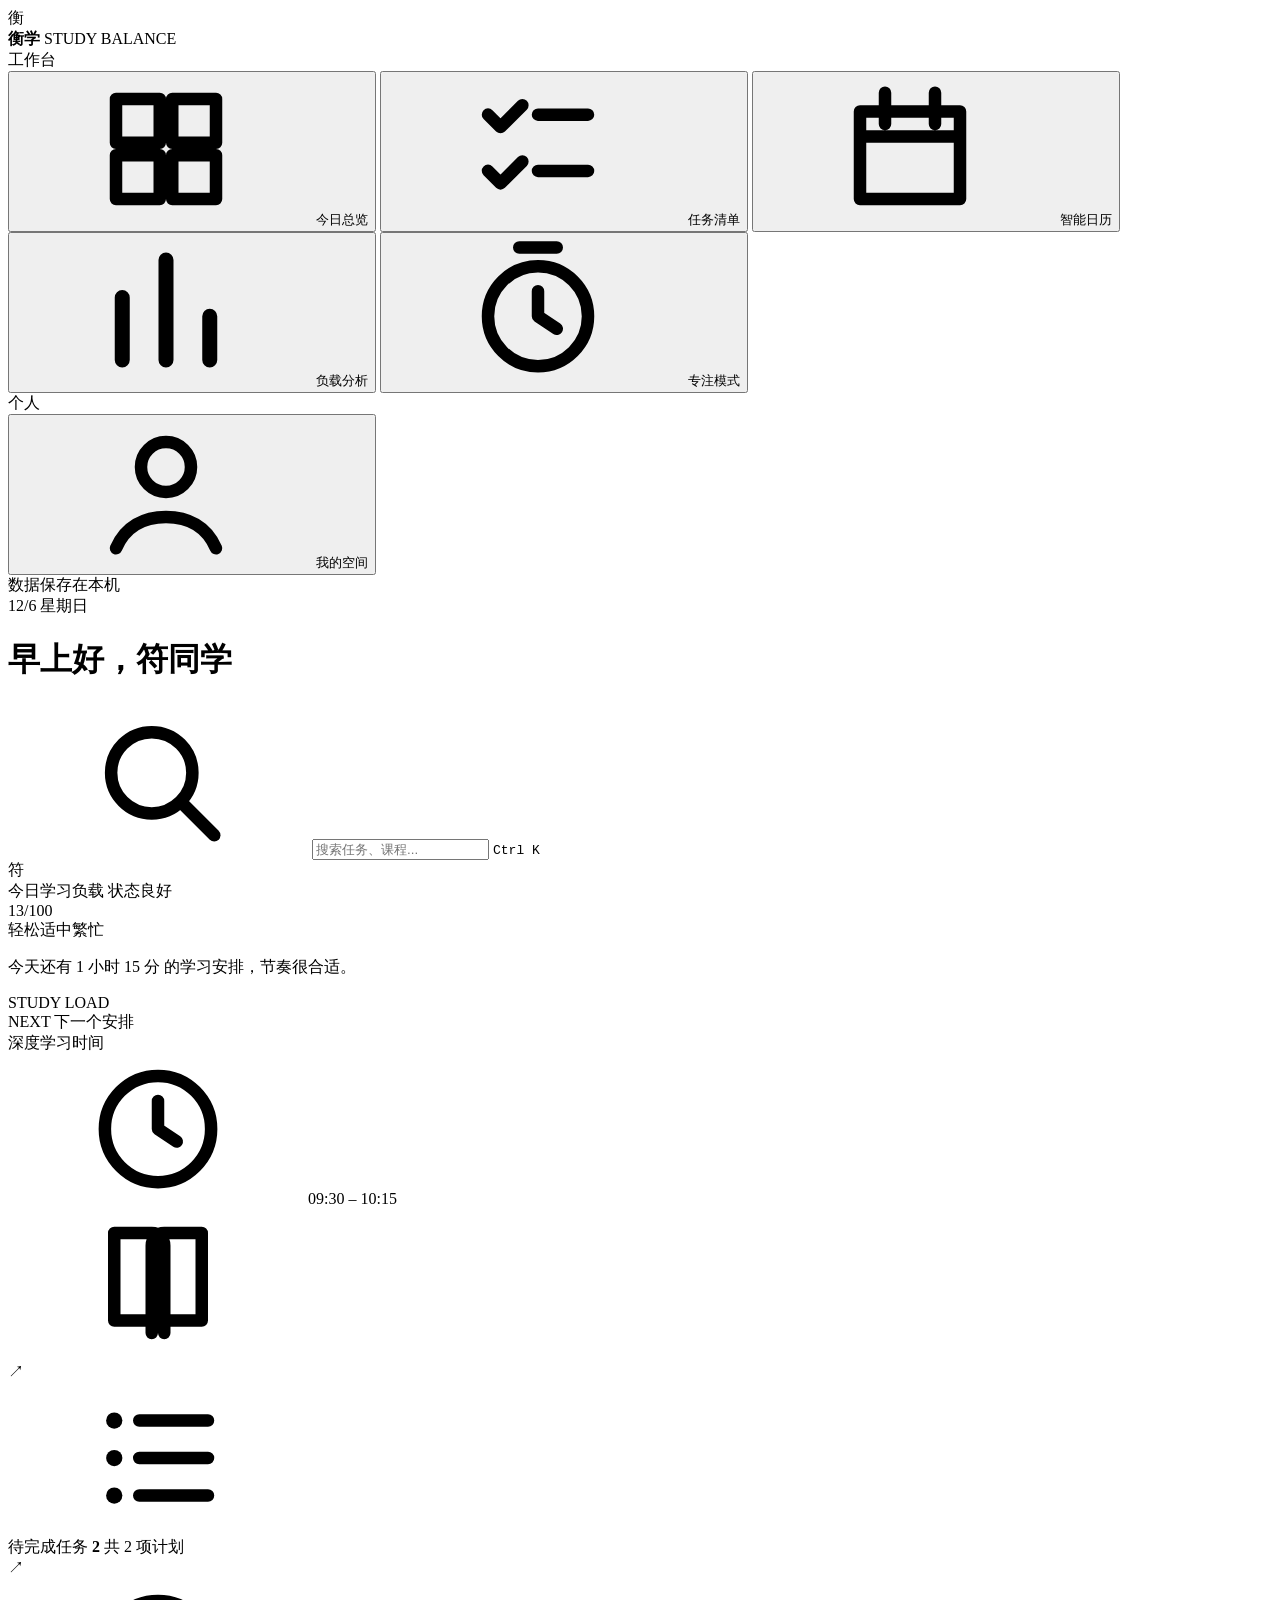
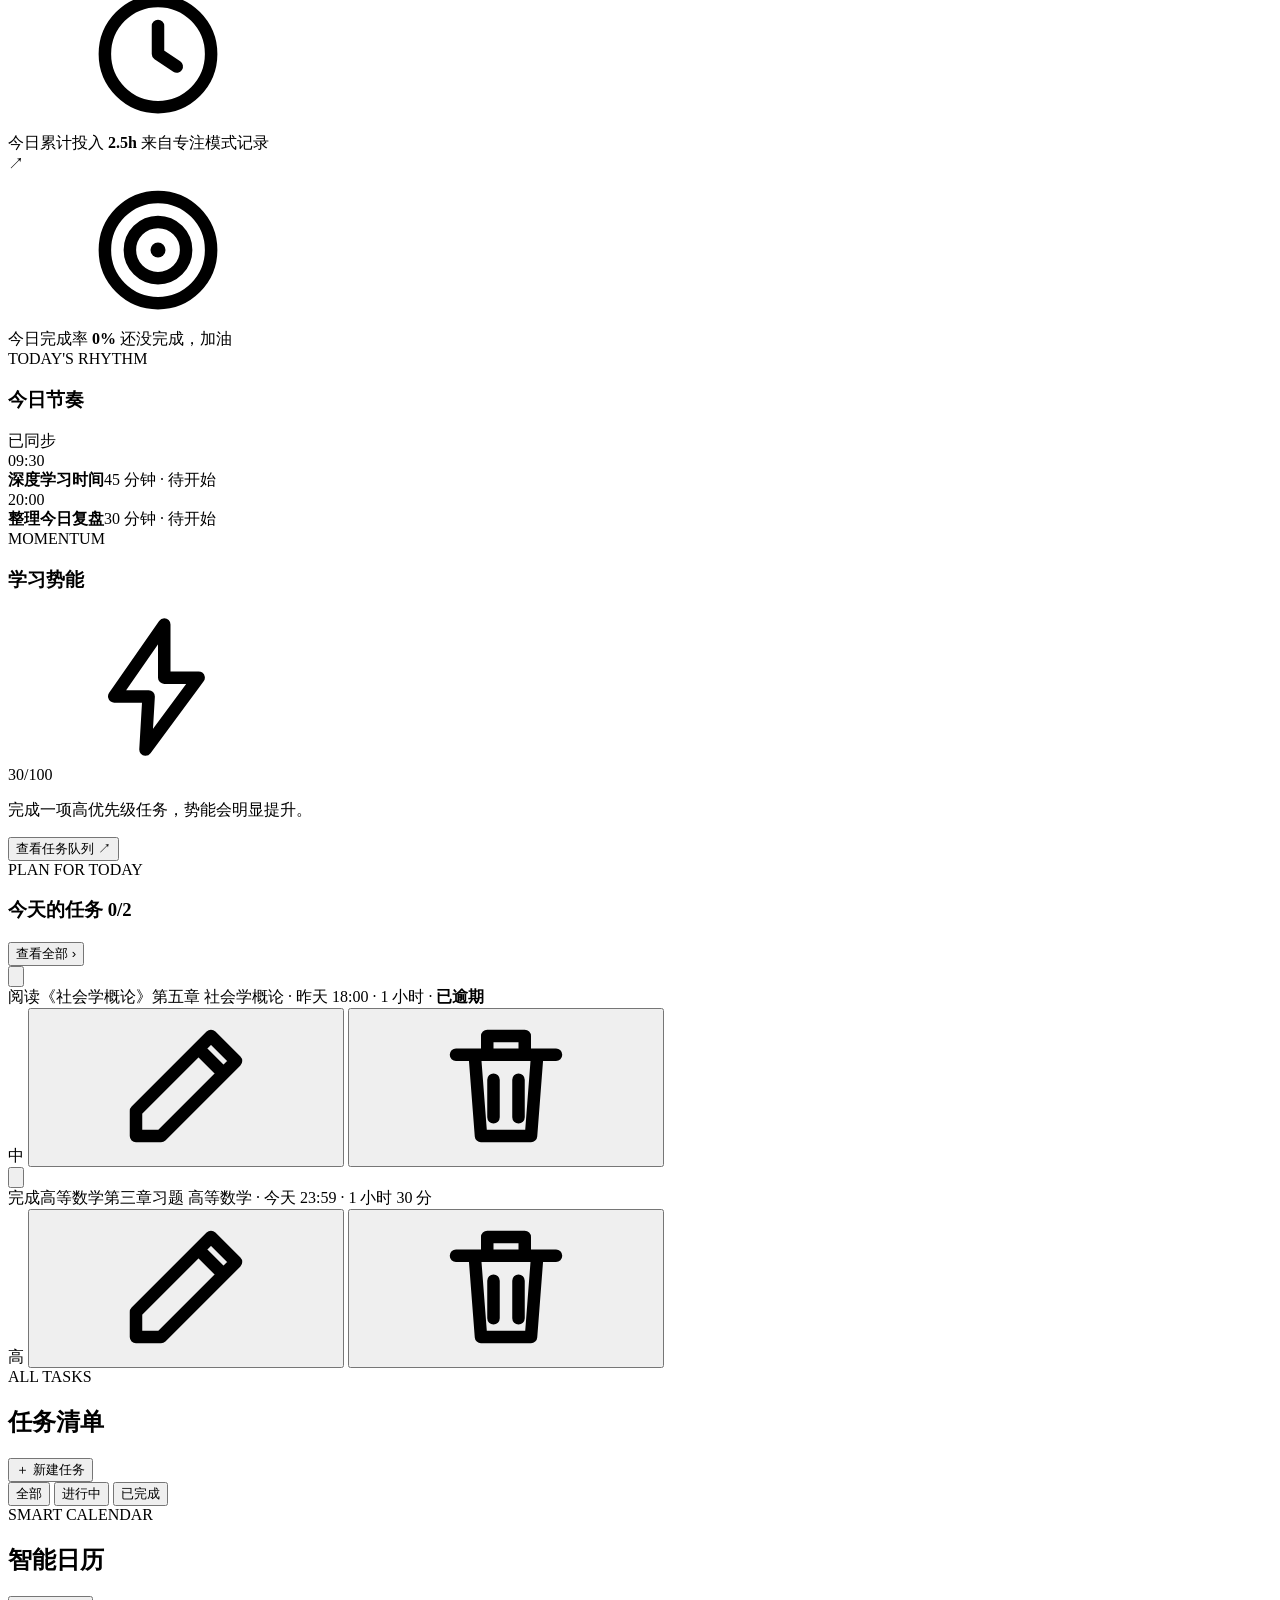
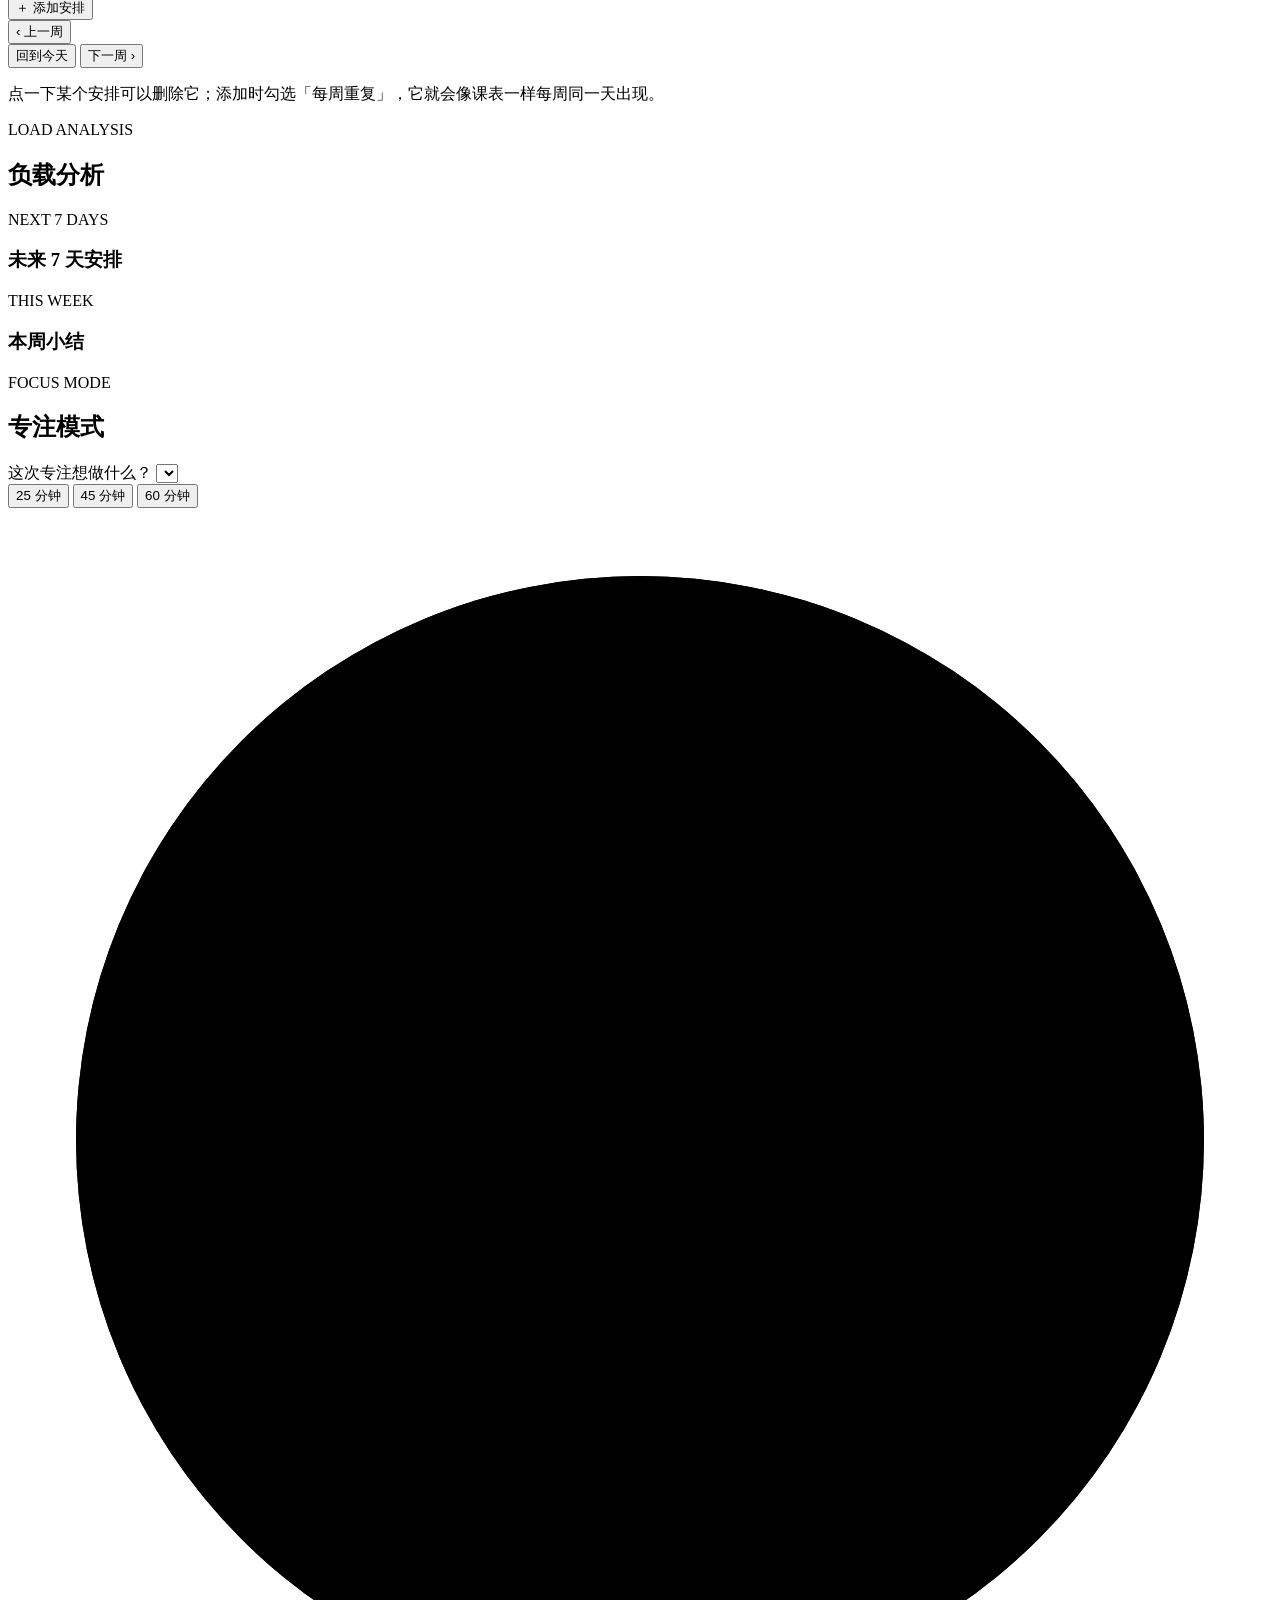
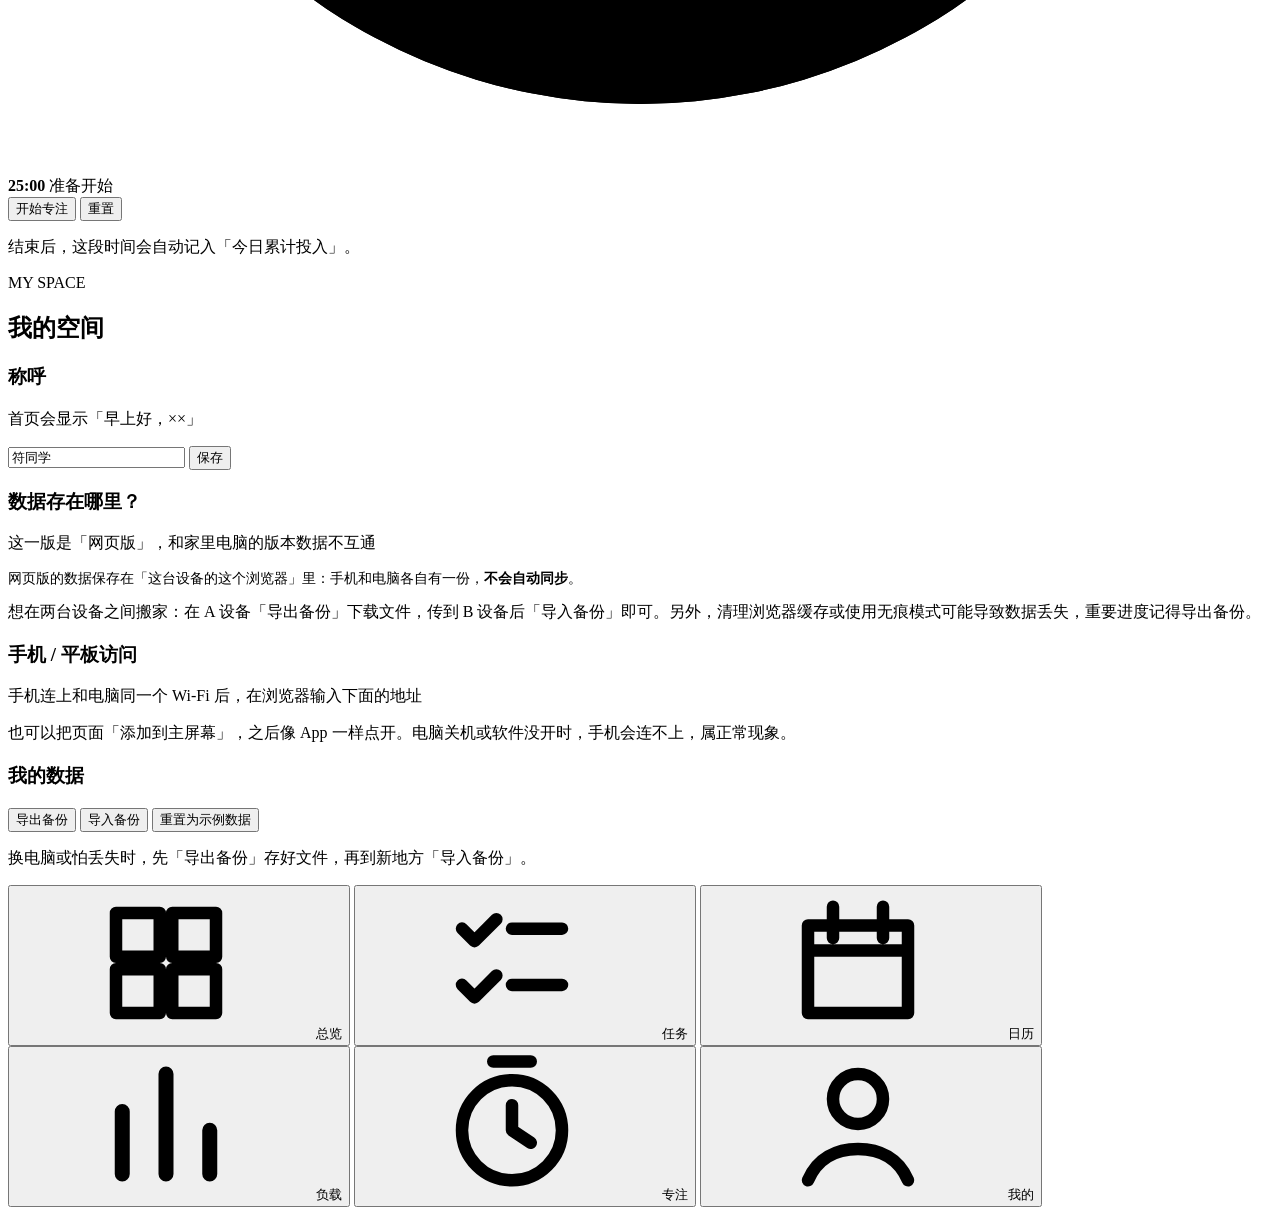
==== index.html @ 3252e7e8 "上传 index.html" ====
<!DOCTYPE html>
<html lang="zh-CN">
<head>
<meta charset="UTF-8">
<meta name="viewport" content="width=device-width, initial-scale=1, viewport-fit=cover">
<title>衡学 · Study Balance</title>
<link rel="manifest" href="manifest.webmanifest">
<link rel="icon" href="icon.svg" type="image/svg+xml">
<link rel="stylesheet" href="styles.css">
</head>
<body>

<svg width="0" height="0" style="position:absolute" aria-hidden="true">
  <defs>
    <symbol id="i-grid" viewBox="0 0 24 24"><path d="M4 4h7v7H4zM13 4h7v7h-7zM4 13h7v7H4zM13 13h7v7h-7z" fill="none" stroke="currentColor" stroke-width="2" stroke-linejoin="round"/></symbol>
    <symbol id="i-tasks" viewBox="0 0 24 24"><path d="M4 6.5l2 2 3.5-3.5M4 15.5l2 2 3.5-3.5M12 6.5h8M12 15.5h8" fill="none" stroke="currentColor" stroke-width="2" stroke-linecap="round" stroke-linejoin="round"/></symbol>
    <symbol id="i-cal" viewBox="0 0 24 24"><path d="M4 6h16v14H4zM4 10h16M8 3v5M16 3v5" fill="none" stroke="currentColor" stroke-width="2" stroke-linecap="round" stroke-linejoin="round"/></symbol>
    <symbol id="i-chart" viewBox="0 0 24 24"><path d="M5 20V10M12 20V4M19 20v-7" fill="none" stroke="currentColor" stroke-width="2.4" stroke-linecap="round"/></symbol>
    <symbol id="i-timer" viewBox="0 0 24 24"><circle cx="12" cy="13" r="8" fill="none" stroke="currentColor" stroke-width="2"/><path d="M12 9v4l3 2M9 2h6" fill="none" stroke="currentColor" stroke-width="2" stroke-linecap="round" stroke-linejoin="round"/></symbol>
    <symbol id="i-user" viewBox="0 0 24 24"><circle cx="12" cy="8" r="4" fill="none" stroke="currentColor" stroke-width="2"/><path d="M4 21c1.5-3.5 4.5-5 8-5s6.5 1.5 8 5" fill="none" stroke="currentColor" stroke-width="2" stroke-linecap="round"/></symbol>
    <symbol id="i-search" viewBox="0 0 24 24"><circle cx="11" cy="11" r="6.5" fill="none" stroke="currentColor" stroke-width="2"/><path d="M16 16l5 5" stroke="currentColor" stroke-width="2" stroke-linecap="round"/></symbol>
    <symbol id="i-trash" viewBox="0 0 24 24"><path d="M4 7h16M9 7V4h6v3M7 7l1 13h8l1-13M10 11v6M14 11v6" fill="none" stroke="currentColor" stroke-width="2" stroke-linecap="round" stroke-linejoin="round"/></symbol>
    <symbol id="i-edit" viewBox="0 0 24 24"><path d="M4 20h4L20 8l-4-4L4 16v4zM14 6l4 4" fill="none" stroke="currentColor" stroke-width="2" stroke-linecap="round" stroke-linejoin="round"/></symbol>
    <symbol id="i-clock" viewBox="0 0 24 24"><circle cx="12" cy="12" r="8.5" fill="none" stroke="currentColor" stroke-width="2"/><path d="M12 7.5V12l3 2" fill="none" stroke="currentColor" stroke-width="2" stroke-linecap="round" stroke-linejoin="round"/></symbol>
    <symbol id="i-zap" viewBox="0 0 24 24"><path d="M13 2L5 13.5h5.5L10 22l8.5-11.5H13L13 2z" fill="none" stroke="currentColor" stroke-width="2" stroke-linejoin="round"/></symbol>
    <symbol id="i-book" viewBox="0 0 24 24"><path d="M5 4h6a2 2 0 012 2v14a2 2 0 00-2-2H5V4zM19 4h-6a2 2 0 00-2 2v14a2 2 0 012-2h6V4z" fill="none" stroke="currentColor" stroke-width="2" stroke-linejoin="round"/></symbol>
    <symbol id="i-target" viewBox="0 0 24 24"><circle cx="12" cy="12" r="8.5" fill="none" stroke="currentColor" stroke-width="2"/><circle cx="12" cy="12" r="4.5" fill="none" stroke="currentColor" stroke-width="2"/><circle cx="12" cy="12" r="1.2" fill="currentColor"/></symbol>
    <symbol id="i-list" viewBox="0 0 24 24"><path d="M9 6h11M9 12h11M9 18h11" stroke="currentColor" stroke-width="2" stroke-linecap="round"/><circle cx="5" cy="6" r="1.3" fill="currentColor"/><circle cx="5" cy="12" r="1.3" fill="currentColor"/><circle cx="5" cy="18" r="1.3" fill="currentColor"/></symbol>
    <symbol id="i-share" viewBox="0 0 24 24"><circle cx="6" cy="12" r="2.5" fill="none" stroke="currentColor" stroke-width="2"/><circle cx="17" cy="5.5" r="2.5" fill="none" stroke="currentColor" stroke-width="2"/><circle cx="17" cy="18.5" r="2.5" fill="none" stroke="currentColor" stroke-width="2"/><path d="M8.3 10.8l6.4-4M8.3 13.2l6.4 4" stroke="currentColor" stroke-width="2"/></symbol>
    <symbol id="i-bell" viewBox="0 0 24 24"><path d="M6 16v-5a6 6 0 0112 0v5l1.5 2.5h-15L6 16zM10 21a2 2 0 004 0" fill="none" stroke="currentColor" stroke-width="2" stroke-linejoin="round"/></symbol>
  </defs>
</svg>

<div class="app">

  <!-- 左侧边栏（电脑端） -->
  <aside class="sidebar">
    <div class="brand">
      <span class="logo">衡</span>
      <div class="brand-text">
        <b>衡学</b>
        <span>STUDY BALANCE</span>
      </div>
    </div>

    <div class="nav-label">工作台</div>
    <nav class="nav">
      <button class="nav-btn" data-view="overview"><svg><use href="#i-grid"/></svg>今日总览</button>
      <button class="nav-btn" data-view="tasks"><svg><use href="#i-tasks"/></svg>任务清单</button>
      <button class="nav-btn" data-view="calendar"><svg><use href="#i-cal"/></svg>智能日历</button>
      <button class="nav-btn" data-view="load"><svg><use href="#i-chart"/></svg>负载分析</button>
      <button class="nav-btn" data-view="focus"><svg><use href="#i-timer"/></svg>专注模式</button>
    </nav>

    <div class="nav-label">个人</div>
    <nav class="nav">
      <button class="nav-btn" data-view="me"><svg><use href="#i-user"/></svg>我的空间</button>
    </nav>

    <div class="sidebar-foot">
      <span class="dot-ok"></span><span>数据保存在本机</span>
    </div>
  </aside>

  <!-- 主内容区 -->
  <main class="main">

    <header class="topbar">
      <div class="topbar-left">
        <span class="topbar-date" id="topbarDate"></span>
        <h1 id="greeting">你好</h1>
      </div>
      <div class="topbar-right">
        <div class="searchbox">
          <svg class="ic"><use href="#i-search"/></svg>
          <input id="searchInput" type="text" placeholder="搜索任务、课程..." autocomplete="off">
          <kbd>Ctrl K</kbd>
          <div class="search-drop" id="searchDrop"></div>
        </div>
        <div class="avatar" id="avatar">符</div>
      </div>
    </header>

    <!-- ═══ 今日总览 ═══ -->
    <section id="view-overview" class="view">
      <div class="grid-overview">

        <article class="card load-card">
          <div class="load-strip"><i id="loadStrip"></i></div>
          <div class="load-head">
            <span class="label-light">今日学习负载</span>
            <span class="pill pill-yellow" id="loadBadge">状态良好</span>
          </div>
          <div class="load-num"><span id="loadScore">0</span><span class="load-den">/100</span></div>
          <div class="load-bar"><i id="loadFill"></i></div>
          <div class="load-scale"><span>轻松</span><span>适中</span><span>繁忙</span></div>
          <p class="load-summary" id="loadSummary"></p>
          <span class="corner-mono light">STUDY LOAD</span>
        </article>

        <article class="card next-card">
          <span class="corner-mono dark next-flag">NEXT</span>
          <span class="label-sub" id="nextWhen">下一节课</span>
          <div class="next-name" id="nextName">—</div>
          <div class="next-meta" id="nextMeta"></div>
          <svg class="next-deco"><use href="#i-book"/></svg>
        </article>

        <article class="card stat-card stat-red">
          <span class="stat-arrow">↗</span>
          <div class="stat-ic ic-red"><svg><use href="#i-list"/></svg></div>
          <span class="stat-label">待完成任务</span>
          <b class="stat-num" id="statTasks">0</b>
          <span class="stat-sub" id="statTasksSub"></span>
        </article>

        <article class="card stat-card stat-blue">
          <span class="stat-arrow">↗</span>
          <div class="stat-ic ic-blue"><svg><use href="#i-clock"/></svg></div>
          <span class="stat-label">今日累计投入</span>
          <b class="stat-num" id="statFocus">0h</b>
          <span class="stat-sub" id="statFocusSub"></span>
        </article>

        <article class="card stat-card stat-green">
          <span class="stat-arrow">↗</span>
          <div class="stat-ic ic-green"><svg><use href="#i-target"/></svg></div>
          <span class="stat-label">今日完成率</span>
          <b class="stat-num" id="statRate">0%</b>
          <span class="stat-sub" id="statRateSub"></span>
        </article>

        <article class="card rhythm-card">
          <div class="card-head">
            <div>
              <span class="mono-label">TODAY'S RHYTHM</span>
              <h3>今日节奏</h3>
            </div>
            <span class="pill pill-sync"><i class="dot-ok"></i>已同步</span>
          </div>
          <div id="rhythmList"></div>
        </article>

        <article class="card momentum-card">
          <div class="card-head">
            <div>
              <span class="mono-label">MOMENTUM</span>
              <h3>学习势能</h3>
            </div>
            <svg class="zap"><use href="#i-zap"/></svg>
          </div>
          <div class="mom-num"><span id="momScore">0</span><span class="mom-den">/100</span></div>
          <div class="mom-bar"><i id="momFill"></i></div>
          <p class="mom-hint" id="momHint"></p>
          <button class="linklike" data-goto="tasks">查看任务队列 <span>↗</span></button>
        </article>

        <article class="card today-tasks">
          <div class="card-head">
            <div>
              <span class="mono-label">PLAN FOR TODAY</span>
              <h3>今天的任务 <span class="count" id="ttCount"></span></h3>
            </div>
            <button class="linklike" data-goto="tasks">查看全部 <span>›</span></button>
          </div>
          <div id="todayList" class="tasklist"></div>
        </article>

      </div>
    </section>

    <!-- ═══ 任务清单 ═══ -->
    <section id="view-tasks" class="view hidden">
      <div class="page-head">
        <div>
          <span class="mono-label">ALL TASKS</span>
          <h2>任务清单</h2>
        </div>
        <button class="btn btn-dark" id="btnAddTask">＋ 新建任务</button>
      </div>
      <div class="segmented" id="taskFilter">
        <button data-f="all" class="active">全部</button>
        <button data-f="open">进行中</button>
        <button data-f="done">已完成</button>
      </div>
      <div id="taskList" class="tasklist page-list"></div>
    </section>

    <!-- ═══ 智能日历 ═══ -->
    <section id="view-calendar" class="view hidden">
      <div class="page-head">
        <div>
          <span class="mono-label">SMART CALENDAR</span>
          <h2>智能日历</h2>
        </div>
        <button class="btn btn-dark" id="btnAddBlock">＋ 添加安排</button>
      </div>
      <div class="week-nav">
        <button class="btn btn-sm" id="wkPrev">‹ 上一周</button>
        <b id="wkLabel"></b>
        <div class="week-nav-r">
          <button class="btn btn-sm" id="wkToday">回到今天</button>
          <button class="btn btn-sm" id="wkNext">下一周 ›</button>
        </div>
      </div>
      <div id="weekGrid" class="week-grid"></div>
      <p class="hint">点一下某个安排可以删除它；添加时勾选「每周重复」，它就会像课表一样每周同一天出现。</p>
    </section>

    <!-- ═══ 负载分析 ═══ -->
    <section id="view-load" class="view hidden">
      <div class="page-head">
        <div>
          <span class="mono-label">LOAD ANALYSIS</span>
          <h2>负载分析</h2>
        </div>
      </div>
      <div class="load-grid">
        <article class="card chart-card">
          <div class="card-head">
            <div>
              <span class="mono-label">NEXT 7 DAYS</span>
              <h3>未来 7 天安排</h3>
            </div>
          </div>
          <div id="weekChart" class="week-chart"></div>
        </article>
        <article class="card summary-card">
          <div class="card-head">
            <div>
              <span class="mono-label">THIS WEEK</span>
              <h3>本周小结</h3>
            </div>
          </div>
          <div id="loadSummaryBox"></div>
        </article>
      </div>
    </section>

    <!-- ═══ 专注模式 ═══ -->
    <section id="view-focus" class="view hidden">
      <div class="page-head">
        <div>
          <span class="mono-label">FOCUS MODE</span>
          <h2>专注模式</h2>
        </div>
      </div>
      <div class="focus-wrap card">
        <label class="focus-label">这次专注想做什么？</label>
        <select id="focusTask" class="focus-select"></select>
        <div class="segmented focus-durs" id="focusDurs">
          <button data-min="25" class="active">25 分钟</button>
          <button data-min="45">45 分钟</button>
          <button data-min="60">60 分钟</button>
        </div>
        <div class="ring-wrap">
          <svg class="ring" viewBox="0 0 260 260">
            <circle cx="130" cy="130" r="116" class="ring-track"/>
            <circle cx="130" cy="130" r="116" class="ring-fill" id="ringFill"/>
          </svg>
          <div class="ring-text">
            <b id="focusTime">25:00</b>
            <span id="focusState">准备开始</span>
          </div>
        </div>
        <div class="focus-btns">
          <button class="btn btn-dark btn-big" id="btnStart">开始专注</button>
          <button class="btn btn-big" id="btnReset">重置</button>
        </div>
        <p class="hint center">结束后，这段时间会自动记入「今日累计投入」。</p>
      </div>
    </section>

    <!-- ═══ 我的空间 ═══ -->
    <section id="view-me" class="view hidden">
      <div class="page-head">
        <div>
          <span class="mono-label">MY SPACE</span>
          <h2>我的空间</h2>
        </div>
      </div>
      <div class="me-grid">
        <article class="card me-card">
          <div class="card-head"><div><h3>称呼</h3><p class="me-sub">首页会显示「早上好，××」</p></div></div>
          <div class="me-row">
            <input id="nameInput" class="input" type="text" maxlength="12" value="符同学" placeholder="比如：符同学">
            <button class="btn btn-dark" id="btnSaveName">保存</button>
          </div>
        </article>

        <article class="card me-card hidden" id="standaloneCard">
          <div class="card-head"><div><h3>数据存在哪里？</h3><p class="me-sub">这一版是「网页版」，和家里电脑的版本数据不互通</p></div></div>
          <p style="font-size:13.5px">网页版的数据保存在「这台设备的这个浏览器」里：手机和电脑各自有一份，<b>不会自动同步</b>。</p>
          <p class="hint" style="margin-top:8px">想在两台设备之间搬家：在 A 设备「导出备份」下载文件，传到 B 设备后「导入备份」即可。另外，清理浏览器缓存或使用无痕模式可能导致数据丢失，重要进度记得导出备份。</p>
        </article>

        <article class="card me-card" id="lanCard">
          <div class="card-head"><div><h3>手机 / 平板访问</h3><p class="me-sub">手机连上和电脑同一个 Wi-Fi 后，在浏览器输入下面的地址</p></div></div>
          <div id="lanUrls" class="lan-list"></div>
          <p class="hint">也可以把页面「添加到主屏幕」，之后像 App 一样点开。电脑关机或软件没开时，手机会连不上，属正常现象。</p>
        </article>

        <article class="card me-card">
          <div class="card-head"><div><h3>我的数据</h3><p class="me-sub" id="dataSub2"></p></div></div>
          <div class="me-btns">
            <button class="btn" id="btnExport">导出备份</button>
            <button class="btn" id="btnImport">导入备份</button>
            <button class="btn btn-danger" id="btnReset">重置为示例数据</button>
            <input type="file" id="importFile" accept=".json,application/json" hidden>
          </div>
          <p class="hint">换电脑或怕丢失时，先「导出备份」存好文件，再到新地方「导入备份」。</p>
        </article>
      </div>
    </section>

  </main>

  <!-- 底部导航（手机端） -->
  <nav class="bottomnav">
    <button class="bn-btn" data-view="overview"><svg><use href="#i-grid"/></svg><span>总览</span></button>
    <button class="bn-btn" data-view="tasks"><svg><use href="#i-tasks"/></svg><span>任务</span></button>
    <button class="bn-btn" data-view="calendar"><svg><use href="#i-cal"/></svg><span>日历</span></button>
    <button class="bn-btn" data-view="load"><svg><use href="#i-chart"/></svg><span>负载</span></button>
    <button class="bn-btn" data-view="focus"><svg><use href="#i-timer"/></svg><span>专注</span></button>
    <button class="bn-btn" data-view="me"><svg><use href="#i-user"/></svg><span>我的</span></button>
  </nav>
</div>

<!-- 新建 / 编辑 任务 -->
<dialog id="taskDialog" class="dlg">
  <form id="taskForm">
    <h3 id="taskDlgTitle">新建任务</h3>
    <label class="f-label">任务名称 <i>*</i></label>
    <input class="input" name="title" type="text" maxlength="60" placeholder="比如：完成高数第三章习题" required>
    <label class="f-label">课程 / 分类</label>
    <input class="input" name="course" type="text" maxlength="20" placeholder="比如：高等数学">
    <div class="f-grid">
      <div>
        <label class="f-label">截止日期</label>
        <input class="input" name="dueDate" type="date" required>
      </div>
      <div>
        <label class="f-label">截止时间</label>
        <input class="input" name="dueTime" type="time" value="23:59">
      </div>
    </div>
    <div class="f-grid">
      <div>
        <label class="f-label">预计用时</label>
        <select class="input" name="estimateMin">
          <option value="30">30 分钟</option>
          <option value="45">45 分钟</option>
          <option value="60" selected>1 小时</option>
          <option value="90">1.5 小时</option>
          <option value="120">2 小时</option>
          <option value="180">3 小时</option>
        </select>
      </div>
      <div>
        <label class="f-label">优先级</label>
        <select class="input" name="priority">
          <option value="高">高</option>
          <option value="中" selected>中</option>
          <option value="低">低</option>
        </select>
      </div>
    </div>
    <menu class="dlg-menu">
      <button type="button" class="btn" id="taskCancel">取消</button>
      <button type="submit" class="btn btn-dark">保存</button>
    </menu>
  </form>
</dialog>

<!-- 添加安排（日历） -->
<dialog id="blockDialog" class="dlg">
  <form id="blockForm">
    <h3>添加安排</h3>
    <label class="f-label">名称 <i>*</i></label>
    <input class="input" name="name" type="text" maxlength="30" placeholder="比如：数据结构 / 深度学习时间" required>
    <div class="f-grid">
      <div>
        <label class="f-label">日期</label>
        <input class="input" name="date" type="date" required>
      </div>
      <div>
        <label class="f-label">类型</label>
        <select class="input" name="kind">
          <option value="自习">自习</option>
          <option value="课程">课程</option>
          <option value="复盘">复盘</option>
          <option value="其他">其他</option>
        </select>
      </div>
    </div>
    <div class="f-grid">
      <div>
        <label class="f-label">开始时间</label>
        <input class="input" name="start" type="time" value="19:00" required>
      </div>
      <div>
        <label class="f-label">时长（分钟）</label>
        <select class="input" name="minutes">
          <option value="30">30</option>
          <option value="45">45</option>
          <option value="60">60</option>
          <option value="90">90</option>
          <option value="100">100</option>
          <option value="120">120</option>
        </select>
      </div>
    </div>
    <label class="f-check"><input type="checkbox" name="repeat"> 每周重复（像课表一样，每周同一天出现）</label>
    <menu class="dlg-menu">
      <button type="button" class="btn" id="blockCancel">取消</button>
      <button type="submit" class="btn btn-dark">保存</button>
    </menu>
  </form>
</dialog>

<div id="toast" class="toast"></div>

<script src="app.js"></script>
</body>
</html>
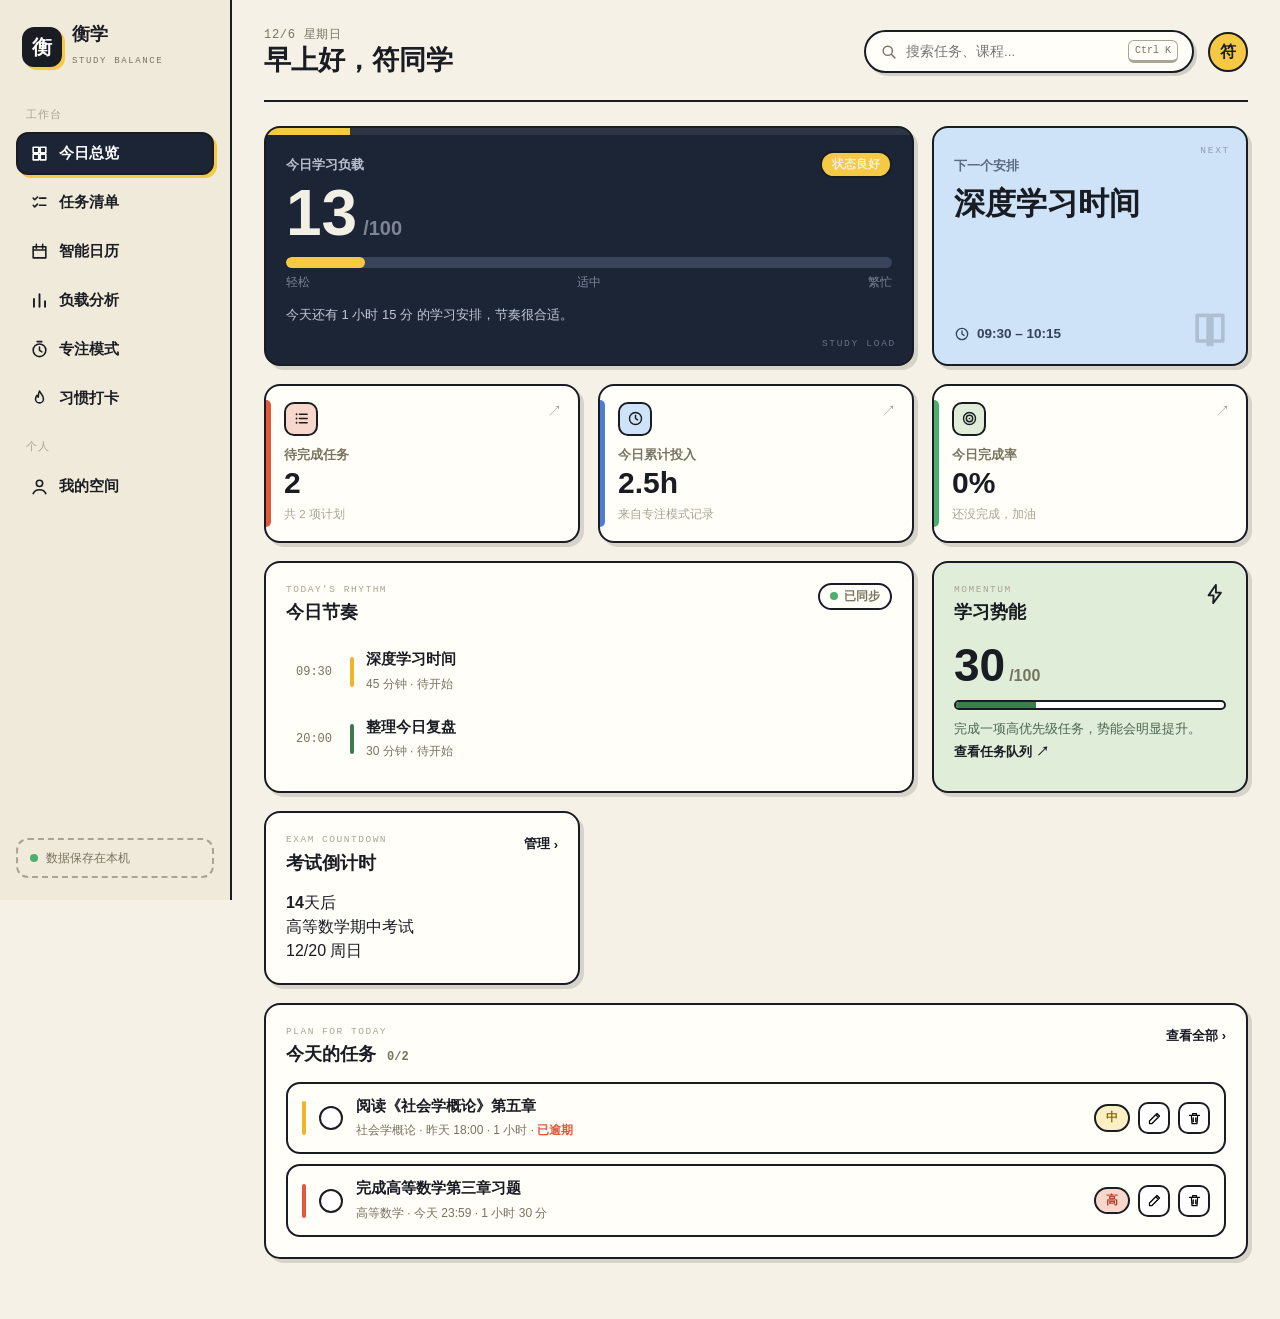
==== commit 6f70a93f: "上传 index.html" ====
--- a/index.html
+++ b/index.html
@@ -28,6 +28,8 @@
     <symbol id="i-list" viewBox="0 0 24 24"><path d="M9 6h11M9 12h11M9 18h11" stroke="currentColor" stroke-width="2" stroke-linecap="round"/><circle cx="5" cy="6" r="1.3" fill="currentColor"/><circle cx="5" cy="12" r="1.3" fill="currentColor"/><circle cx="5" cy="18" r="1.3" fill="currentColor"/></symbol>
     <symbol id="i-share" viewBox="0 0 24 24"><circle cx="6" cy="12" r="2.5" fill="none" stroke="currentColor" stroke-width="2"/><circle cx="17" cy="5.5" r="2.5" fill="none" stroke="currentColor" stroke-width="2"/><circle cx="17" cy="18.5" r="2.5" fill="none" stroke="currentColor" stroke-width="2"/><path d="M8.3 10.8l6.4-4M8.3 13.2l6.4 4" stroke="currentColor" stroke-width="2"/></symbol>
     <symbol id="i-bell" viewBox="0 0 24 24"><path d="M6 16v-5a6 6 0 0112 0v5l1.5 2.5h-15L6 16zM10 21a2 2 0 004 0" fill="none" stroke="currentColor" stroke-width="2" stroke-linejoin="round"/></symbol>
+    <symbol id="i-flame" viewBox="0 0 24 24"><path d="M12 2.5C13.5 6 17 8 17 12.5A5 5 0 017 12.5c0-1.7.7-3.1 1.7-4.4.4 1 .9 1.7 1.8 2.2C10.2 8 10.8 5 12 2.5z" fill="none" stroke="currentColor" stroke-width="2" stroke-linejoin="round"/></symbol>
+    <symbol id="i-check" viewBox="0 0 24 24"><circle cx="12" cy="12" r="9" fill="none" stroke="currentColor" stroke-width="2"/><path d="M8 12.5l2.8 2.8L16.5 9" fill="none" stroke="currentColor" stroke-width="2.2" stroke-linecap="round" stroke-linejoin="round"/></symbol>
   </defs>
 </svg>
 
@@ -50,6 +52,7 @@
       <button class="nav-btn" data-view="calendar"><svg><use href="#i-cal"/></svg>智能日历</button>
       <button class="nav-btn" data-view="load"><svg><use href="#i-chart"/></svg>负载分析</button>
       <button class="nav-btn" data-view="focus"><svg><use href="#i-timer"/></svg>专注模式</button>
+      <button class="nav-btn" data-view="habits"><svg><use href="#i-flame"/></svg>习惯打卡</button>
     </nav>
 
     <div class="nav-label">个人</div>
@@ -155,6 +158,17 @@
           <button class="linklike" data-goto="tasks">查看任务队列 <span>↗</span></button>
         </article>
 
+        <article class="card exam-card">
+          <div class="card-head">
+            <div>
+              <span class="mono-label">EXAM COUNTDOWN</span>
+              <h3>考试倒计时</h3>
+            </div>
+            <button class="linklike" data-goto="calendar">管理 <span>›</span></button>
+          </div>
+          <div id="examBody"></div>
+        </article>
+
         <article class="card today-tasks">
           <div class="card-head">
             <div>
@@ -204,7 +218,22 @@
         </div>
       </div>
       <div id="weekGrid" class="week-grid"></div>
-      <p class="hint">点一下某个安排可以删除它；添加时勾选「每周重复」，它就会像课表一样每周同一天出现。</p>
+      <p class="hint">点一下某个安排可以编辑它；添加时勾选「每周重复」，它就会像课表一样每周同一天出现。</p>
+
+      <article class="card exam-manage">
+        <div class="card-head">
+          <div>
+            <span class="mono-label">EXAMS</span>
+            <h3>考试倒计时</h3>
+          </div>
+        </div>
+        <div id="examList"></div>
+        <div class="me-row" style="margin-top:12px">
+          <input id="examName" class="input" type="text" maxlength="20" placeholder="考试名，如：高等数学期中">
+          <input id="examDate" class="input" type="date" style="max-width:170px">
+          <button class="btn btn-dark" id="btnAddExam">添加</button>
+        </div>
+      </article>
     </section>
 
     <!-- ═══ 负载分析 ═══ -->
@@ -252,6 +281,11 @@
           <button data-min="25" class="active">25 分钟</button>
           <button data-min="45">45 分钟</button>
           <button data-min="60">60 分钟</button>
+          <button data-min="custom">自定义</button>
+        </div>
+        <input id="focusCustom" class="input hidden" type="number" min="5" max="180" step="5" value="30" style="width:110px;text-align:center" title="自定义分钟数（5-180）">
+        <div class="focus-extras">
+          <label class="f-check"><input type="checkbox" id="noiseToggle"> 白噪音（雨声般的环境音，专注时播放）</label>
         </div>
         <div class="ring-wrap">
           <svg class="ring" viewBox="0 0 260 260">
@@ -268,6 +302,55 @@
           <button class="btn btn-big" id="btnReset">重置</button>
         </div>
         <p class="hint center">结束后，这段时间会自动记入「今日累计投入」。</p>
+        <div class="garden-box">
+          <span class="mono-label">FOCUS GARDEN</span>
+          <div class="garden" id="focusGarden"></div>
+        </div>
+      </div>
+    </section>
+
+    <!-- ═══ 习惯打卡 ═══ -->
+    <section id="view-habits" class="view hidden">
+      <div class="page-head">
+        <div>
+          <span class="mono-label">DAILY HABITS</span>
+          <h2>习惯打卡</h2>
+        </div>
+      </div>
+      <div class="habits-grid">
+        <article class="card">
+          <div class="card-head">
+            <div>
+              <span class="mono-label">TODAY</span>
+              <h3>今日打卡 <span class="count" id="habitCount"></span></h3>
+            </div>
+            <span class="pill pill-sync" id="habitStreakPill"></span>
+          </div>
+          <div id="habitToday"></div>
+        </article>
+        <article class="card">
+          <div class="card-head">
+            <div>
+              <span class="mono-label">MANAGE</span>
+              <h3>我的习惯</h3>
+            </div>
+          </div>
+          <div class="me-row" style="margin-bottom:12px">
+            <input id="habitName" class="input" type="text" maxlength="14" placeholder="习惯名，如：背单词 20 个">
+            <button class="btn btn-dark" id="btnAddHabit">添加</button>
+          </div>
+          <div id="habitManage"></div>
+          <p class="hint">坚持每天打卡，连续天数会越来越长；点右侧 × 可删除习惯（打卡记录保留）。</p>
+        </article>
+        <article class="card habit-heat-card">
+          <div class="card-head">
+            <div>
+              <span class="mono-label">LAST 14 DAYS</span>
+              <h3>打卡记录</h3>
+            </div>
+          </div>
+          <div id="habitHeat"></div>
+        </article>
       </div>
     </section>
 
@@ -322,9 +405,12 @@
     <button class="bn-btn" data-view="calendar"><svg><use href="#i-cal"/></svg><span>日历</span></button>
     <button class="bn-btn" data-view="load"><svg><use href="#i-chart"/></svg><span>负载</span></button>
     <button class="bn-btn" data-view="focus"><svg><use href="#i-timer"/></svg><span>专注</span></button>
+    <button class="bn-btn" data-view="habits"><svg><use href="#i-flame"/></svg><span>打卡</span></button>
     <button class="bn-btn" data-view="me"><svg><use href="#i-user"/></svg><span>我的</span></button>
   </nav>
 </div>
+
+<datalist id="courseList"></datalist>
 
 <!-- 新建 / 编辑 任务 -->
 <dialog id="taskDialog" class="dlg">
@@ -333,7 +419,7 @@
     <label class="f-label">任务名称 <i>*</i></label>
     <input class="input" name="title" type="text" maxlength="60" placeholder="比如：完成高数第三章习题" required>
     <label class="f-label">课程 / 分类</label>
-    <input class="input" name="course" type="text" maxlength="20" placeholder="比如：高等数学">
+    <input class="input" name="course" type="text" maxlength="20" list="courseList" placeholder="比如：高等数学">
     <div class="f-grid">
       <div>
         <label class="f-label">截止日期</label>
@@ -378,7 +464,7 @@
     <h3>添加安排</h3>
     <label class="f-label">名称 <i>*</i></label>
     <input class="input" name="name" type="text" maxlength="30" placeholder="比如：数据结构 / 深度学习时间" required>
-    <div class="f-grid">
+    <div class="f-grid" id="blockDateRow">
       <div>
         <label class="f-label">日期</label>
         <input class="input" name="date" type="date" required>
@@ -391,6 +477,24 @@
           <option value="复盘">复盘</option>
           <option value="其他">其他</option>
         </select>
+      </div>
+    </div>
+    <div class="f-grid hidden" id="blockWeekRow">
+      <div>
+        <label class="f-label">星期几</label>
+        <select class="input" name="weekday">
+          <option value="1">周一</option>
+          <option value="2">周二</option>
+          <option value="3">周三</option>
+          <option value="4">周四</option>
+          <option value="5">周五</option>
+          <option value="6">周六</option>
+          <option value="0">周日</option>
+        </select>
+      </div>
+      <div>
+        <label class="f-label">上课地点</label>
+        <input class="input" name="location" type="text" maxlength="20" placeholder="比如：教三 204">
       </div>
     </div>
     <div class="f-grid">
@@ -410,8 +514,9 @@
         </select>
       </div>
     </div>
-    <label class="f-check"><input type="checkbox" name="repeat"> 每周重复（像课表一样，每周同一天出现）</label>
+    <label class="f-check" id="blockRepeatRow"><input type="checkbox" name="repeat"> 每周重复（像课表一样，每周同一天出现）</label>
     <menu class="dlg-menu">
+      <button type="button" class="btn btn-danger hidden" id="blockDelete">删除</button>
       <button type="button" class="btn" id="blockCancel">取消</button>
       <button type="submit" class="btn btn-dark">保存</button>
     </menu>
--- a/styles.css
+++ b/styles.css
@@ -0,0 +1,741 @@
+/* ══════════════════════════════════════════════
+   衡学 Study Balance — 样式
+   风格：奶油底 + 黑描边卡片 + 黄色点缀（照参考截图还原）
+   ══════════════════════════════════════════════ */
+
+:root {
+  --bg: #F6F1E7;
+  --bg-side: #F0EADB;
+  --card: #FFFEF9;
+  --ink: #191C22;
+  --muted: #77735F;
+  --faint: #A9A493;
+  --line: #191C22;
+  --shadow: 4px 4px 0 rgba(25, 28, 34, .14);
+  --shadow-sm: 3px 3px 0 rgba(25, 28, 34, .16);
+  --yellow: #F6C945;
+  --yellow-soft: #FBF0C2;
+  --blue: #4E7DD1;
+  --blue-soft: #CFE3F8;
+  --green: #3E7C4F;
+  --green-soft: #DFEDD9;
+  --red: #E4573D;
+  --red-soft: #F8D7CD;
+  --navy: #1C2536;
+  --navy-line: #39435A;
+  --radius: 16px;
+  --sans: -apple-system, "Segoe UI", "Microsoft YaHei", "PingFang SC", "Noto Sans SC", sans-serif;
+  --mono: ui-monospace, "Cascadia Mono", Consolas, "Courier New", monospace;
+}
+
+* { box-sizing: border-box; margin: 0; padding: 0; }
+
+html, body { height: 100%; }
+
+body {
+  font-family: var(--sans);
+  background: var(--bg);
+  color: var(--ink);
+  -webkit-font-smoothing: antialiased;
+  line-height: 1.5;
+}
+
+button { font-family: inherit; cursor: pointer; }
+input, select { font-family: inherit; }
+
+.app { display: flex; min-height: 100vh; }
+
+.hidden { display: none !important; }
+
+/* ── 侧边栏 ─────────────────────────── */
+.sidebar {
+  width: 232px;
+  flex: none;
+  border-right: 2px solid var(--line);
+  background: var(--bg-side);
+  padding: 22px 16px;
+  display: flex;
+  flex-direction: column;
+  gap: 6px;
+  position: sticky;
+  top: 0;
+  height: 100vh;
+}
+
+.brand { display: flex; align-items: center; gap: 10px; padding: 2px 6px 18px; }
+.logo {
+  width: 40px; height: 40px;
+  background: var(--ink);
+  color: #fff;
+  border-radius: 12px;
+  border: 2px solid var(--ink);
+  box-shadow: 3px 3px 0 var(--yellow);
+  display: grid; place-items: center;
+  font-size: 20px; font-weight: 800;
+}
+.brand-text b { font-size: 18px; display: block; line-height: 1.2; }
+.brand-text span { font-family: var(--mono); font-size: 9px; letter-spacing: .18em; color: var(--muted); }
+
+.nav-label {
+  font-size: 11px; color: var(--faint);
+  padding: 12px 10px 4px;
+  letter-spacing: .1em;
+}
+.nav { display: flex; flex-direction: column; gap: 6px; }
+.nav-btn {
+  display: flex; align-items: center; gap: 10px;
+  padding: 10px 12px;
+  border: 2px solid transparent;
+  border-radius: 12px;
+  background: transparent;
+  font-size: 14.5px; font-weight: 600;
+  color: var(--ink);
+  transition: background .12s;
+}
+.nav-btn svg { width: 19px; height: 19px; flex: none; }
+.nav-btn:hover { background: rgba(25, 28, 34, .06); }
+.nav-btn.active {
+  background: var(--navy);
+  color: #fff;
+  border-color: var(--line);
+  box-shadow: 3px 3px 0 var(--yellow);
+}
+
+.sidebar-foot {
+  margin-top: auto;
+  display: flex; align-items: center; gap: 8px;
+  border: 2px dashed var(--faint);
+  border-radius: 12px;
+  padding: 9px 12px;
+  font-size: 12px; color: var(--muted);
+}
+.dot-ok {
+  width: 8px; height: 8px; border-radius: 50%;
+  background: #4CAF6D; flex: none;
+  display: inline-block;
+}
+
+/* ── 主区域 & 顶栏 ───────────────────── */
+.main {
+  flex: 1;
+  min-width: 0;
+  padding: 26px 32px 60px;
+  max-width: 1280px;
+}
+
+.topbar {
+  display: flex; align-items: center; justify-content: space-between;
+  gap: 16px;
+  padding-bottom: 22px;
+  border-bottom: 2px solid var(--line);
+  margin-bottom: 24px;
+}
+.topbar-date {
+  font-family: var(--mono); font-size: 12px;
+  color: var(--muted); letter-spacing: .06em;
+  display: block;
+}
+.topbar h1 { font-size: 27px; font-weight: 800; line-height: 1.25; }
+.topbar-right { display: flex; align-items: center; gap: 14px; }
+
+.searchbox {
+  position: relative;
+  display: flex; align-items: center; gap: 9px;
+  background: var(--card);
+  border: 2px solid var(--line);
+  border-radius: 999px;
+  padding: 8px 14px;
+  width: 330px;
+  box-shadow: var(--shadow-sm);
+}
+.searchbox .ic { width: 17px; height: 17px; color: var(--muted); flex: none; }
+.searchbox input {
+  border: 0; outline: 0; background: transparent;
+  flex: 1; min-width: 0; font-size: 13.5px; color: var(--ink);
+}
+.searchbox kbd {
+  font-family: var(--mono); font-size: 10px;
+  border: 1.5px solid var(--faint); border-bottom-width: 3px;
+  border-radius: 6px; padding: 2px 6px; color: var(--muted);
+}
+.search-drop {
+  display: none;
+  position: absolute; top: calc(100% + 10px); left: 0; right: 0;
+  background: var(--card);
+  border: 2px solid var(--line);
+  border-radius: 14px;
+  box-shadow: var(--shadow);
+  overflow: hidden;
+  z-index: 60;
+}
+.search-drop.open { display: block; }
+.sd-item {
+  display: block; width: 100%; text-align: left;
+  background: transparent; border: 0;
+  padding: 10px 14px; border-bottom: 1.5px dashed rgba(25,28,34,.15);
+}
+.sd-item:last-child { border-bottom: 0; }
+.sd-item b { display: block; font-size: 13.5px; }
+.sd-item span { font-size: 11.5px; color: var(--muted); }
+.sd-item:hover { background: var(--yellow-soft); }
+.sd-empty { padding: 12px 14px; font-size: 12.5px; color: var(--muted); }
+
+.avatar {
+  width: 40px; height: 40px; flex: none;
+  border-radius: 50%;
+  background: var(--yellow);
+  border: 2px solid var(--line);
+  display: grid; place-items: center;
+  font-weight: 800; font-size: 16px;
+}
+
+/* ── 通用卡片 ───────────────────────── */
+.card {
+  background: var(--card);
+  border: 2px solid var(--line);
+  border-radius: var(--radius);
+  box-shadow: var(--shadow);
+  padding: 20px;
+  position: relative;
+}
+.card-head {
+  display: flex; align-items: flex-start; justify-content: space-between;
+  gap: 10px; margin-bottom: 14px;
+}
+.card-head h3 { font-size: 18px; font-weight: 800; }
+.mono-label {
+  font-family: var(--mono); font-size: 9.5px;
+  letter-spacing: .16em; color: var(--faint);
+  display: block; margin-bottom: 2px;
+  text-transform: uppercase;
+}
+.corner-mono {
+  position: absolute; right: 16px; bottom: 13px;
+  font-family: var(--mono); font-size: 9.5px;
+  letter-spacing: .18em;
+}
+.corner-mono.light { color: rgba(255,255,255,.35); }
+.corner-mono.dark { color: rgba(25,28,34,.35); }
+
+.pill {
+  display: inline-flex; align-items: center; gap: 6px;
+  border: 2px solid var(--line);
+  border-radius: 999px;
+  font-size: 11.5px; font-weight: 700;
+  padding: 3px 10px;
+}
+.pill-yellow { background: var(--yellow); }
+.pill-sync { background: var(--card); font-weight: 600; color: var(--muted); }
+.pill-now { background: #fff; font-family: var(--mono); font-size: 9.5px; letter-spacing: .1em; }
+.pill-hi { background: var(--red-soft); color: #B03A22; }
+.pill-mid { background: var(--yellow-soft); color: #8A6D0E; }
+.pill-lo { background: #ECE7DA; color: var(--muted); }
+
+.linklike {
+  background: none; border: 0;
+  font-size: 13px; font-weight: 700; color: var(--ink);
+  display: inline-flex; align-items: center; gap: 4px;
+  padding: 2px 0;
+}
+.linklike:hover span { transform: translateX(2px); }
+.linklike span { transition: transform .12s; }
+
+.btn {
+  border: 2px solid var(--line);
+  background: var(--card);
+  border-radius: 12px;
+  font-size: 14px; font-weight: 700;
+  padding: 9px 16px;
+  box-shadow: var(--shadow-sm);
+  transition: transform .08s, box-shadow .08s;
+}
+.btn:hover { transform: translate(-1px, -1px); box-shadow: 4px 4px 0 rgba(25,28,34,.2); }
+.btn:active { transform: translate(2px, 2px); box-shadow: 1px 1px 0 rgba(25,28,34,.2); }
+.btn-dark { background: var(--navy); color: #fff; }
+.btn-danger { background: var(--red-soft); color: #B03A22; }
+.btn-sm { font-size: 12.5px; padding: 6px 12px; border-radius: 10px; }
+.btn-big { font-size: 16px; padding: 12px 30px; border-radius: 14px; }
+
+.hint { font-size: 12.5px; color: var(--muted); margin-top: 12px; }
+.hint.center { text-align: center; }
+
+/* ── 今日总览网格 ───────────────────── */
+.grid-overview {
+  display: grid;
+  grid-template-columns: repeat(3, 1fr);
+  gap: 18px;
+}
+.grid-overview .load-card { grid-column: span 2; }
+.grid-overview .rhythm-card { grid-column: span 2; }
+.grid-overview .today-tasks { grid-column: span 3; }
+
+/* 负载卡（深蓝大卡） */
+.load-card {
+  background: var(--navy);
+  color: #F2EFE4;
+  padding: 0;
+  overflow: hidden;
+  display: flex; flex-direction: column;
+}
+.load-strip { height: 7px; background: rgba(255,255,255,.08); }
+.load-strip i { display: block; height: 100%; width: 0; background: var(--yellow); }
+.load-head {
+  display: flex; justify-content: space-between; align-items: center;
+  padding: 16px 20px 0;
+}
+.label-light { font-size: 13px; color: #B9BFCB; font-weight: 600; }
+.load-num { padding: 2px 20px 6px; font-size: 64px; font-weight: 800; line-height: 1.05; }
+.load-den { font-size: 20px; font-weight: 600; color: #7C8496; margin-left: 6px; }
+.load-bar {
+  margin: 4px 20px 6px;
+  height: 11px;
+  background: var(--navy-line);
+  border-radius: 999px;
+  overflow: hidden;
+}
+.load-bar i { display: block; height: 100%; width: 0; background: var(--yellow); border-radius: 999px; }
+.load-scale {
+  display: flex; justify-content: space-between;
+  padding: 0 20px;
+  font-size: 11.5px; color: #7C8496;
+}
+.load-summary { padding: 14px 20px 16px; font-size: 13px; color: #C3C8D3; }
+
+/* 下一节课卡 */
+.next-card { background: var(--blue-soft); display: flex; flex-direction: column; min-height: 240px; }
+.next-flag { top: 16px; right: 16px; bottom: auto; }
+.label-sub { font-size: 13px; color: #5A6B80; font-weight: 600; margin-top: 8px; }
+.next-name { font-size: 31px; font-weight: 800; margin: 6px 0 4px; }
+.next-meta {
+  margin-top: auto;
+  display: flex; align-items: center; gap: 7px;
+  font-size: 13.5px; font-weight: 600; color: #33445A;
+}
+.next-meta svg { width: 16px; height: 16px; flex: none; }
+.next-deco {
+  position: absolute; right: 14px; bottom: 12px;
+  width: 44px; height: 44px;
+  color: rgba(25,28,34,.18);
+}
+
+/* 统计小卡 */
+.stat-card { padding: 16px 18px; min-height: 132px; }
+.stat-card::before {
+  content: "";
+  position: absolute; left: 0; top: 14px; bottom: 14px;
+  width: 5px; border-radius: 0 6px 6px 0;
+}
+.stat-red::before { background: var(--red); }
+.stat-blue::before { background: var(--blue); }
+.stat-green::before { background: #4CAF6D; }
+.stat-ic {
+  width: 34px; height: 34px;
+  border: 2px solid var(--line);
+  border-radius: 10px;
+  display: grid; place-items: center;
+  margin-bottom: 10px;
+}
+.stat-ic svg { width: 17px; height: 17px; }
+.ic-red { background: var(--red-soft); }
+.ic-blue { background: var(--blue-soft); }
+.ic-green { background: var(--green-soft); }
+.stat-label { font-size: 12.5px; color: var(--muted); font-weight: 600; display: block; }
+.stat-num { font-size: 30px; font-weight: 800; line-height: 1.2; display: block; }
+.stat-sub { font-size: 11.5px; color: var(--faint); }
+.stat-arrow {
+  position: absolute; top: 14px; right: 16px;
+  color: var(--faint); font-size: 15px;
+}
+
+/* 今日节奏 */
+.rhythm-item {
+  display: flex; align-items: center; gap: 12px;
+  padding: 9px 10px;
+  border-radius: 12px;
+}
+.rhythm-item + .rhythm-item { margin-top: 4px; }
+.rhythm-item.now { background: var(--yellow-soft); }
+.rhythm-item.past { opacity: .45; }
+.r-time { font-family: var(--mono); font-size: 12px; color: var(--muted); width: 42px; flex: none; }
+.r-bar { width: 4px; height: 30px; border-radius: 4px; flex: none; }
+.r-main { flex: 1; min-width: 0; }
+.r-main b { font-size: 14.5px; display: block; }
+.r-main span { font-size: 12px; color: var(--muted); }
+
+/* 学习势能 */
+.momentum-card { background: var(--green-soft); }
+.zap { width: 22px; height: 22px; color: var(--ink); }
+.mom-num { font-size: 46px; font-weight: 800; line-height: 1.1; }
+.mom-den { font-size: 16px; color: var(--muted); font-weight: 600; margin-left: 4px; }
+.mom-bar {
+  height: 10px; background: #fff;
+  border: 2px solid var(--line);
+  border-radius: 999px;
+  overflow: hidden;
+  margin: 10px 0 10px;
+}
+.mom-bar i { display: block; height: 100%; width: 0; background: var(--green); }
+.mom-hint { font-size: 12.5px; color: #4C6653; min-height: 19px; }
+
+/* 任务列表（总览 + 任务页共用） */
+.tasklist { display: flex; flex-direction: column; gap: 10px; }
+.task-row {
+  display: flex; align-items: center; gap: 13px;
+  border: 2px solid var(--line);
+  border-radius: 14px;
+  background: var(--card);
+  padding: 11px 14px;
+}
+.task-row::before {
+  content: "";
+  width: 4px; height: 34px;
+  border-radius: 4px; flex: none;
+  background: var(--course-color, var(--yellow));
+}
+.task-row.done { opacity: .55; }
+.task-row.done .task-title { text-decoration: line-through; }
+.task-row.flash { animation: flash 1.4s ease 2; }
+@keyframes flash { 50% { background: var(--yellow-soft); } }
+
+.ck {
+  width: 24px; height: 24px; flex: none;
+  border: 2px solid var(--line);
+  border-radius: 50%;
+  background: #fff;
+  display: grid; place-items: center;
+  padding: 0;
+}
+.ck svg { width: 13px; height: 13px; color: #fff; opacity: 0; }
+.task-row.done .ck { background: var(--ink); }
+.task-row.done .ck svg { opacity: 1; }
+
+.task-main { flex: 1; min-width: 0; }
+.task-title {
+  font-size: 15px; font-weight: 700;
+  white-space: nowrap; overflow: hidden; text-overflow: ellipsis;
+  display: block;
+}
+.task-meta { font-size: 12px; color: var(--muted); }
+.task-meta .overdue { color: var(--red); font-weight: 700; }
+
+.task-ops { display: flex; align-items: center; gap: 8px; flex: none; }
+.icon-btn {
+  width: 32px; height: 32px;
+  border: 2px solid var(--line);
+  border-radius: 10px;
+  background: #fff;
+  display: grid; place-items: center;
+  padding: 0;
+}
+.icon-btn svg { width: 15px; height: 15px; }
+.icon-btn:hover { background: var(--red-soft); }
+
+.count {
+  font-family: var(--mono); font-size: 12px;
+  color: var(--muted); font-weight: 600;
+  margin-left: 6px;
+}
+
+/* ── 页面通用头部 ───────────────────── */
+.page-head {
+  display: flex; align-items: flex-end; justify-content: space-between;
+  gap: 14px; margin-bottom: 20px;
+}
+.page-head h2 { font-size: 26px; font-weight: 800; }
+
+.segmented {
+  display: inline-flex; gap: 6px;
+  background: var(--card);
+  border: 2px solid var(--line);
+  border-radius: 999px;
+  padding: 4px;
+  margin-bottom: 18px;
+  box-shadow: var(--shadow-sm);
+}
+.segmented button {
+  border: 0; background: transparent;
+  border-radius: 999px;
+  font-size: 13px; font-weight: 700;
+  padding: 6px 16px;
+  color: var(--muted);
+}
+.segmented button.active { background: var(--navy); color: #fff; }
+
+.page-list { max-width: 780px; }
+
+/* ── 智能日历 ───────────────────────── */
+.week-nav {
+  display: flex; align-items: center; justify-content: space-between;
+  gap: 12px; margin-bottom: 16px; flex-wrap: wrap;
+}
+.week-nav b { font-size: 15px; }
+.week-nav-r { display: flex; gap: 8px; }
+
+.week-grid {
+  display: grid;
+  grid-template-columns: repeat(7, 1fr);
+  gap: 12px;
+}
+.day-col {
+  border: 2px solid var(--line);
+  border-radius: 14px;
+  background: var(--card);
+  min-height: 260px;
+  padding: 10px;
+  box-shadow: var(--shadow-sm);
+}
+.day-col.today { background: var(--yellow-soft); }
+.day-head {
+  display: flex; align-items: baseline; justify-content: space-between;
+  border-bottom: 2px dashed rgba(25,28,34,.2);
+  padding: 2px 4px 8px; margin-bottom: 8px;
+}
+.day-head b { font-size: 15px; }
+.day-head span { font-size: 11px; color: var(--muted); }
+.day-empty { color: var(--faint); font-size: 12px; text-align: center; margin-top: 20px; }
+
+.chip {
+  display: block; width: 100%; text-align: left;
+  border: 2px solid var(--line);
+  border-radius: 10px;
+  padding: 6px 8px;
+  margin-bottom: 8px;
+  font-size: 12px;
+}
+.chip-time { display: block; font-family: var(--mono); font-size: 10px; color: var(--muted); }
+.chip b { display: block; font-size: 12.5px; line-height: 1.3; }
+.chip span:last-child { font-size: 10.5px; color: var(--muted); }
+.chip-课程 { background: var(--blue-soft); }
+.chip-自习 { background: var(--yellow-soft); }
+.chip-复盘 { background: var(--green-soft); }
+.chip-其他 { background: #ECE7DA; }
+.chip:hover { transform: translate(-1px, -1px); box-shadow: 2px 2px 0 rgba(25,28,34,.25); }
+
+/* ── 负载分析 ───────────────────────── */
+.load-grid {
+  display: grid;
+  grid-template-columns: 2fr 1fr;
+  gap: 18px;
+}
+.week-chart {
+  display: flex; align-items: flex-end; gap: 12px;
+  height: 260px; padding-top: 10px;
+}
+.wc-col { flex: 1; display: flex; flex-direction: column; align-items: center; gap: 8px; height: 100%; justify-content: flex-end; }
+.wc-bar {
+  width: 100%; max-width: 46px;
+  border: 2px solid var(--line);
+  border-radius: 8px 8px 4px 4px;
+  background: var(--yellow);
+  min-height: 4px;
+  position: relative;
+}
+.wc-col.today .wc-bar { background: var(--navy); }
+.wc-val { font-family: var(--mono); font-size: 10.5px; color: var(--muted); }
+.wc-day { font-size: 12px; font-weight: 700; }
+.wc-day small { display: block; font-weight: 400; color: var(--muted); font-size: 10.5px; text-align: center; }
+
+.summary-item {
+  display: flex; justify-content: space-between; align-items: center;
+  border-bottom: 2px dashed rgba(25,28,34,.15);
+  padding: 11px 2px;
+  font-size: 13.5px;
+}
+.summary-item:last-child { border-bottom: 0; }
+.summary-item b { font-size: 16px; }
+.summary-item .up { color: var(--green); }
+.summary-item .down { color: var(--red); }
+
+/* ── 专注模式 ───────────────────────── */
+.focus-wrap {
+  max-width: 460px;
+  margin: 0 auto;
+  display: flex; flex-direction: column; align-items: center;
+  padding: 28px 24px;
+}
+.focus-label { font-size: 13.5px; font-weight: 700; color: var(--muted); margin-bottom: 8px; }
+.focus-select {
+  width: 100%;
+  border: 2px solid var(--line);
+  border-radius: 12px;
+  background: #fff;
+  padding: 10px 12px;
+  font-size: 14px; font-weight: 600;
+  margin-bottom: 14px;
+}
+.focus-durs { margin-bottom: 10px; }
+
+.ring-wrap { position: relative; width: 260px; height: 260px; margin: 12px 0 20px; }
+.ring { width: 100%; height: 100%; transform: rotate(-90deg); }
+.ring-track { fill: none; stroke: #EDE7D8; stroke-width: 12; }
+.ring-fill {
+  fill: none; stroke: var(--yellow);
+  stroke-width: 12; stroke-linecap: round;
+  stroke-dasharray: 728.8;
+  stroke-dashoffset: 0;
+  transition: stroke-dashoffset .9s linear;
+}
+.ring-text {
+  position: absolute; inset: 0;
+  display: flex; flex-direction: column; align-items: center; justify-content: center;
+  gap: 2px;
+}
+.ring-text b { font-size: 46px; font-weight: 800; font-variant-numeric: tabular-nums; letter-spacing: .02em; }
+.ring-text span { font-size: 12.5px; color: var(--muted); font-weight: 600; }
+.focus-btns { display: flex; gap: 12px; }
+
+/* ── 我的空间 ───────────────────────── */
+.me-grid { display: grid; grid-template-columns: 1fr 1fr; gap: 18px; max-width: 980px; }
+.me-grid .me-card:first-child { grid-column: span 2; }
+.me-sub { font-size: 12.5px; color: var(--muted); font-weight: 400; margin-top: 2px; }
+.me-row { display: flex; gap: 10px; }
+.me-row .input { flex: 1; }
+.me-btns { display: flex; gap: 10px; flex-wrap: wrap; }
+
+.input {
+  border: 2px solid var(--line);
+  border-radius: 10px;
+  background: #fff;
+  padding: 9px 12px;
+  font-size: 14px;
+  outline: none;
+}
+.input:focus { box-shadow: 3px 3px 0 var(--yellow); }
+
+.lan-list { display: flex; flex-direction: column; gap: 8px; }
+.lan-row {
+  display: flex; align-items: center; justify-content: space-between; gap: 10px;
+  border: 2px solid var(--line);
+  border-radius: 10px;
+  padding: 8px 12px;
+  background: var(--yellow-soft);
+  font-family: var(--mono); font-size: 13px; font-weight: 700;
+}
+.lan-row button {
+  border: 2px solid var(--line); border-radius: 8px;
+  background: #fff; font-size: 11.5px; font-weight: 700;
+  padding: 3px 10px;
+}
+
+/* ── 弹窗 ───────────────────────────── */
+.dlg {
+  border: 2px solid var(--line);
+  border-radius: var(--radius);
+  box-shadow: 6px 6px 0 rgba(25,28,34,.25);
+  padding: 24px;
+  width: min(430px, calc(100vw - 40px));
+  background: var(--card);
+}
+.dlg::backdrop { background: rgba(25,28,34,.45); }
+.dlg h3 { font-size: 19px; font-weight: 800; margin-bottom: 14px; }
+.f-label { display: block; font-size: 12.5px; font-weight: 700; margin: 12px 0 5px; }
+.f-label i { color: var(--red); font-style: normal; }
+.f-grid { display: grid; grid-template-columns: 1fr 1fr; gap: 12px; }
+.f-grid .input { width: 100%; }
+.f-check {
+  display: flex; align-items: center; gap: 8px;
+  font-size: 13px; margin-top: 16px;
+}
+.f-check input { width: 16px; height: 16px; accent-color: var(--navy); }
+.dlg-menu {
+  display: flex; justify-content: flex-end; gap: 10px;
+  margin-top: 22px;
+}
+.dlg-menu button { min-width: 92px; }
+.dlg .input[type="date"], .dlg .input[type="time"] { width: 100%; }
+
+/* ── 提示条 ─────────────────────────── */
+.toast {
+  position: fixed;
+  left: 50%; bottom: 26px;
+  transform: translate(-50%, 20px);
+  background: var(--ink); color: #fff;
+  border-radius: 999px;
+  padding: 10px 22px;
+  font-size: 13.5px; font-weight: 600;
+  opacity: 0; pointer-events: none;
+  transition: all .25s;
+  z-index: 200;
+  box-shadow: 0 6px 24px rgba(0,0,0,.25);
+  max-width: calc(100vw - 40px);
+}
+.toast.show { opacity: 1; transform: translate(-50%, 0); }
+
+.boot-error {
+  min-height: 100vh;
+  display: grid; place-items: center;
+  font-size: 16px; color: var(--muted);
+  padding: 30px; text-align: center;
+}
+
+/* ── 底部导航（手机端），电脑端隐藏 ──── */
+.bottomnav { display: none; }
+
+/* ════════════════════════════════════════
+   响应式：平板 & 手机
+   ════════════════════════════════════════ */
+@media (max-width: 960px) {
+  .corner-mono { display: none; }
+  .sidebar { display: none; }
+  .main { padding: 18px 16px 110px; }
+  .topbar { flex-wrap: wrap; }
+  .topbar h1 { font-size: 21px; }
+  .searchbox { width: 100%; order: 3; }
+  .searchbox kbd { display: none; }
+
+  .grid-overview { grid-template-columns: 1fr 1fr; }
+  .grid-overview .load-card,
+  .grid-overview .rhythm-card { grid-column: span 2; }
+  .grid-overview .next-card { grid-column: span 2; min-height: 170px; }
+  .grid-overview .today-tasks { grid-column: span 2; }
+
+  .load-grid { grid-template-columns: 1fr; }
+  .me-grid { grid-template-columns: 1fr; }
+  .me-grid .me-card:first-child { grid-column: auto; }
+
+  .week-grid { grid-template-columns: repeat(2, 1fr); }
+  .day-col { min-height: 150px; }
+
+  .bottomnav {
+    display: flex;
+    position: fixed;
+    left: 0; right: 0; bottom: 0;
+    background: var(--card);
+    border-top: 2px solid var(--line);
+    padding: 6px 4px calc(6px + env(safe-area-inset-bottom));
+    justify-content: space-around;
+    z-index: 100;
+  }
+  .bn-btn {
+    flex: 1;
+    display: flex; flex-direction: column; align-items: center; gap: 2px;
+    background: none; border: 0;
+    font-size: 10.5px; font-weight: 700;
+    color: var(--muted);
+    padding: 5px 2px;
+    border-radius: 10px;
+  }
+  .bn-btn svg { width: 21px; height: 21px; }
+  .bn-btn.active { color: var(--ink); background: var(--yellow-soft); }
+}
+
+@media (max-width: 560px) {
+  .grid-overview { grid-template-columns: 1fr; gap: 14px; }
+  .grid-overview .load-card,
+  .grid-overview .rhythm-card,
+  .grid-overview .next-card,
+  .grid-overview .today-tasks { grid-column: auto; }
+  .load-num { font-size: 52px; }
+  .next-name { font-size: 25px; }
+  .topbar h1 { font-size: 19px; }
+  .page-head h2 { font-size: 22px; }
+  .stat-card { min-height: 0; }
+  .ring-wrap { width: 220px; height: 220px; }
+  .ring-text b { font-size: 38px; }
+  .task-row { flex-wrap: wrap; }
+  .task-ops { margin-left: 40px; }
+  .week-grid { grid-template-columns: 1fr; }
+  .day-col { min-height: 0; }
+  .week-chart { height: 200px; }
+  .f-grid { grid-template-columns: 1fr; }
+}
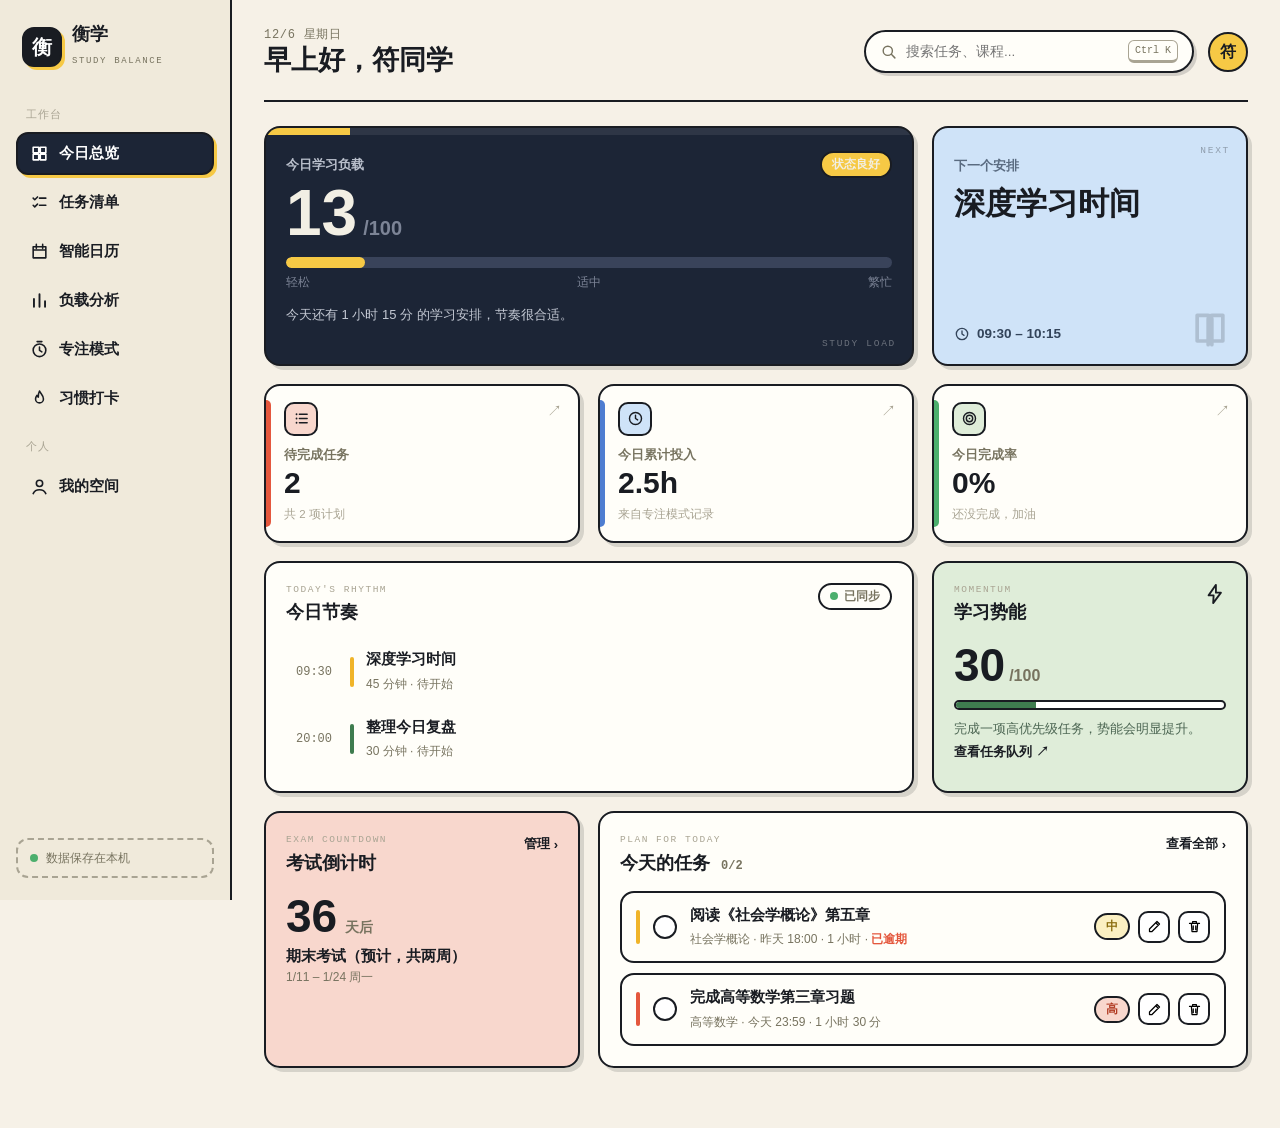
==== commit fd671a7c: "上传 index.html" ====
--- a/index.html
+++ b/index.html
@@ -223,16 +223,26 @@
       <article class="card exam-manage">
         <div class="card-head">
           <div>
-            <span class="mono-label">EXAMS</span>
-            <h3>考试倒计时</h3>
+            <span class="mono-label">SCHOOL CALENDAR</span>
+            <h3>校历日程（考试 · 假期 · 开学）</h3>
           </div>
         </div>
         <div id="examList"></div>
         <div class="me-row" style="margin-top:12px">
-          <input id="examName" class="input" type="text" maxlength="20" placeholder="考试名，如：高等数学期中">
-          <input id="examDate" class="input" type="date" style="max-width:170px">
+          <input id="examName" class="input" type="text" maxlength="30" placeholder="日程名，如：期中考试">
+          <select id="eventKind" class="input" style="max-width:110px">
+            <option value="考试">考试</option>
+            <option value="假期">假期</option>
+            <option value="开学">开学</option>
+            <option value="校历">校历</option>
+          </select>
+        </div>
+        <div class="me-row" style="margin-top:8px">
+          <input id="examDate" class="input" type="date" style="max-width:180px">
+          <input id="eventEnd" class="input" type="date" style="max-width:180px" title="结束日期（可选）">
           <button class="btn btn-dark" id="btnAddExam">添加</button>
         </div>
+        <p class="hint">结束日期只填多天的事项（比如考试周、长假）；单天的留空即可。</p>
       </article>
     </section>
 
@@ -368,6 +378,14 @@
           <div class="me-row">
             <input id="nameInput" class="input" type="text" maxlength="12" value="符同学" placeholder="比如：符同学">
             <button class="btn btn-dark" id="btnSaveName">保存</button>
+          </div>
+        </article>
+
+        <article class="card me-card">
+          <div class="card-head"><div><h3>学期设置</h3><p class="me-sub">课表和“第几周”按「第一周周一」推算；假期/考试在「智能日历」里管理</p></div></div>
+          <div class="me-row">
+            <input id="semesterStart" class="input" type="date" style="max-width:220px">
+            <button class="btn btn-dark" id="btnSaveSemester">保存</button>
           </div>
         </article>
 
@@ -514,6 +532,16 @@
         </select>
       </div>
     </div>
+    <div class="f-grid hidden" id="blockClassRow">
+      <div>
+        <label class="f-label">任课教师</label>
+        <input class="input" name="teacher" type="text" maxlength="20" placeholder="比如：杜兰">
+      </div>
+      <div>
+        <label class="f-label">上课周次</label>
+        <input class="input" name="weeksText" type="text" maxlength="60" placeholder="如：1-7周,9-17周；双周写 2-6周（双）">
+      </div>
+    </div>
     <label class="f-check" id="blockRepeatRow"><input type="checkbox" name="repeat"> 每周重复（像课表一样，每周同一天出现）</label>
     <menu class="dlg-menu">
       <button type="button" class="btn btn-danger hidden" id="blockDelete">删除</button>
--- a/styles.css
+++ b/styles.css
@@ -739,3 +739,142 @@
   .week-chart { height: 200px; }
   .f-grid { grid-template-columns: 1fr; }
 }
+
+/* ════════════════════════════════════════
+   v2 新增：考试倒计时 / 习惯打卡 / 小花园
+   ════════════════════════════════════════ */
+
+/* 考试倒计时卡（首页） */
+.exam-card { background: var(--red-soft); display: flex; flex-direction: column; }
+.exam-body { margin-top: 2px; }
+.exam-days { display: flex; align-items: baseline; gap: 8px; }
+.exam-days b { font-size: 46px; font-weight: 800; line-height: 1.1; }
+.exam-days span { font-size: 14px; color: var(--muted); font-weight: 600; }
+.exam-days b.today { color: var(--red); }
+.exam-name { margin-top: 4px; font-size: 15px; font-weight: 700; }
+.exam-date { font-size: 12px; color: var(--muted); }
+
+/* 今日任务改为 2/3 宽，与考试卡同行 */
+.grid-overview .today-tasks { grid-column: span 2; }
+
+/* 任务分组标题 */
+.group-head {
+  font-family: var(--mono);
+  font-size: 10.5px;
+  letter-spacing: .14em;
+  color: var(--muted);
+  margin: 14px 2px 2px;
+  text-transform: uppercase;
+}
+.group-head:first-child { margin-top: 0; }
+.group-head.overdue { color: var(--red); }
+
+/* 习惯打卡页 */
+.habits-grid {
+  display: grid;
+  grid-template-columns: 1fr 1fr;
+  gap: 18px;
+  max-width: 1080px;
+}
+.habits-grid .habit-heat-card { grid-column: span 2; }
+
+.habit-row {
+  display: flex; align-items: center; gap: 12px;
+  border: 2px solid var(--line);
+  border-radius: 14px;
+  background: var(--card);
+  padding: 11px 14px;
+}
+.habit-row + .habit-row { margin-top: 10px; }
+.habit-row.done { background: var(--green-soft); }
+.habit-emoji {
+  width: 34px; height: 34px; flex: none;
+  border: 2px solid var(--line);
+  border-radius: 10px;
+  background: var(--yellow-soft);
+  display: grid; place-items: center;
+  font-size: 17px;
+}
+.habit-main { flex: 1; min-width: 0; }
+.habit-main b { font-size: 14.5px; display: block; }
+.habit-main span { font-size: 11.5px; color: var(--muted); }
+.streak-pill {
+  display: inline-flex; align-items: center; gap: 4px;
+  border: 2px solid var(--line);
+  border-radius: 999px;
+  background: #fff;
+  font-size: 11px; font-weight: 700;
+  padding: 3px 9px;
+  color: #B03A22;
+}
+.icon-btn.ghost { border-color: var(--faint); color: var(--muted); }
+.icon-btn.ghost:hover { background: var(--red-soft); color: #B03A22; }
+
+.habit-heat-row {
+  display: flex; align-items: center; gap: 12px;
+  padding: 8px 2px;
+}
+.habit-heat-row + .habit-heat-row { border-top: 2px dashed rgba(25,28,34,.12); }
+.habit-heat-name {
+  width: 130px; flex: none;
+  font-size: 13px; font-weight: 700;
+  white-space: nowrap; overflow: hidden; text-overflow: ellipsis;
+}
+.heat-cells { display: flex; gap: 5px; flex: 1; }
+.heat-cell {
+  flex: 1; max-width: 26px; aspect-ratio: 1;
+  border: 1.5px solid var(--faint);
+  border-radius: 5px;
+  background: #fff;
+}
+.heat-cell.on { background: var(--yellow); border-color: var(--line); }
+.heat-cell.today { border-width: 2.5px; border-color: var(--ink); }
+.heat-legend { display: flex; align-items: center; gap: 6px; margin-top: 10px; font-size: 11px; color: var(--muted); }
+.heat-legend .heat-cell { flex: none; width: 12px; }
+
+/* 专注页：白噪音 + 小花园 */
+.focus-extras { margin: 4px 0 14px; }
+.focus-extras .f-check { margin: 0; }
+
+.garden-box {
+  margin-top: 22px;
+  border-top: 2px dashed rgba(25,28,34,.18);
+  padding-top: 14px;
+  width: 100%;
+  text-align: center;
+}
+.garden { font-size: 24px; letter-spacing: 4px; line-height: 1.6; min-height: 34px; }
+.garden .sprout { font-size: 13px; color: var(--muted); letter-spacing: 0; display: block; }
+
+/* 日历页：考试管理 */
+.exam-manage { margin-top: 18px; max-width: 900px; }
+.exam-row {
+  display: flex; align-items: center; gap: 12px;
+  border-bottom: 2px dashed rgba(25,28,34,.12);
+  padding: 10px 2px;
+}
+.exam-row:last-of-type { border-bottom: 0; }
+.exam-row .exam-title { flex: 1; min-width: 0; }
+.exam-row .exam-title b { font-size: 14.5px; display: block; }
+.exam-row .exam-title span { font-size: 12px; color: var(--muted); }
+.exam-row .pill { flex: none; }
+.exam-row .icon-btn { flex: none; }
+
+.exam-empty { color: var(--faint); font-size: 13px; padding: 6px 0; }
+
+/* 弹窗里的课程 datalist 无需样式 */
+
+@media (max-width: 960px) {
+  .habits-grid { grid-template-columns: 1fr; }
+  .habits-grid .habit-heat-card { grid-column: auto; }
+  .grid-overview .today-tasks { grid-column: span 2; }
+  .bn-btn { font-size: 10px; }
+  .exam-manage .me-row { flex-wrap: wrap; }
+}
+
+@media (max-width: 560px) {
+  .grid-overview .today-tasks { grid-column: auto; }
+  .exam-days b { font-size: 38px; }
+  .habit-heat-name { width: 96px; font-size: 12px; }
+  .garden { font-size: 20px; }
+}
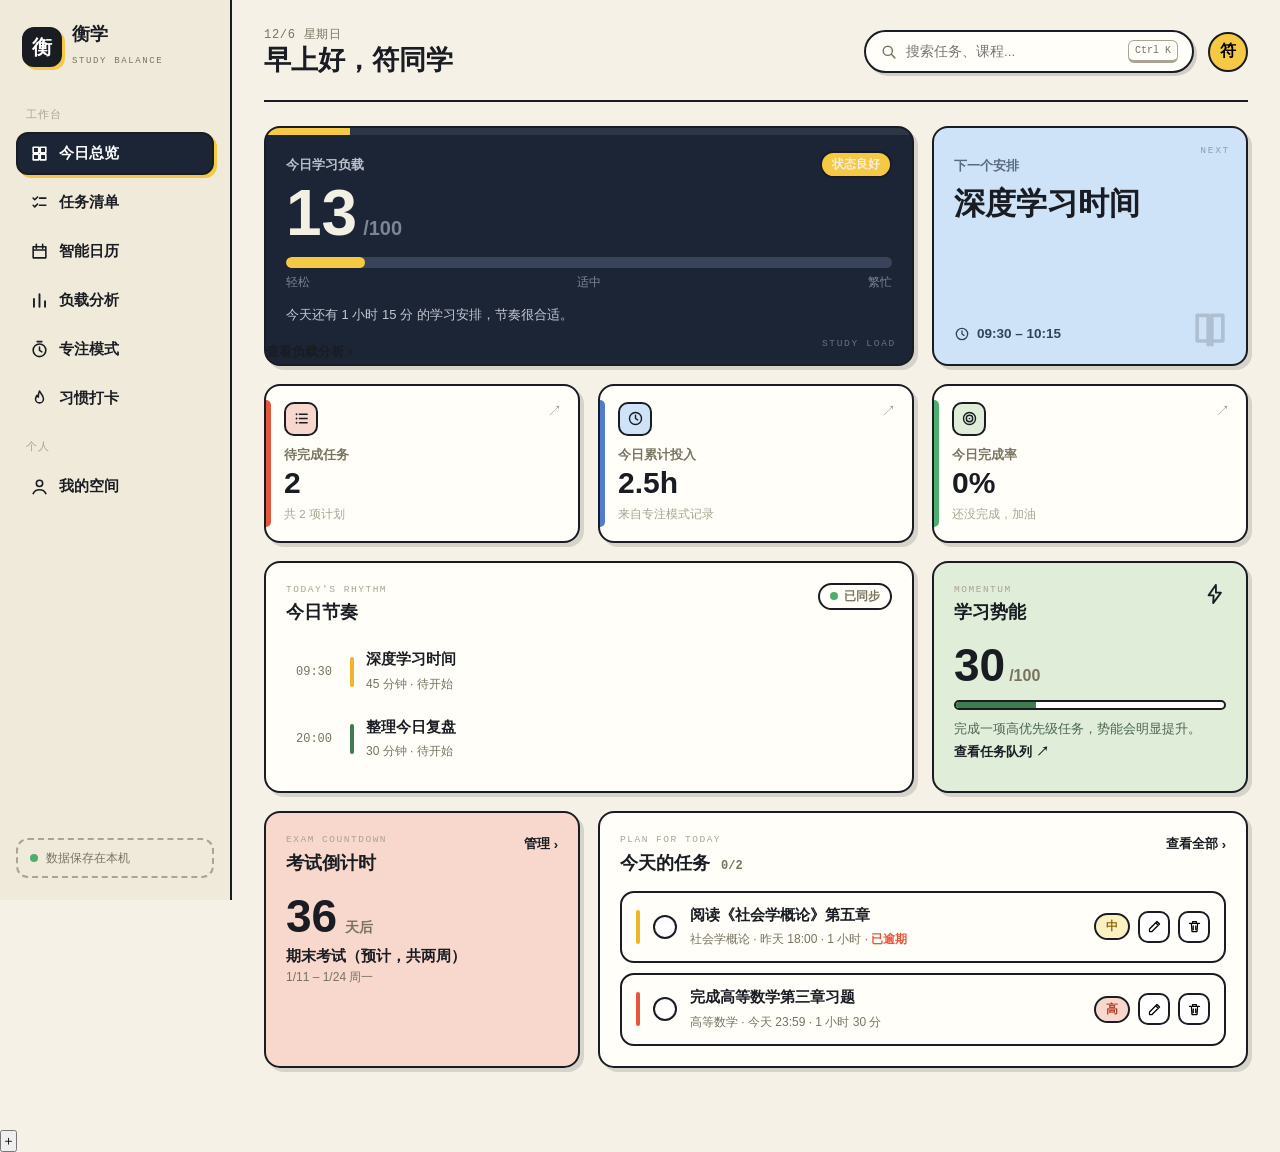
==== commit 46256fcf: "上传 index.html" ====
--- a/index.html
+++ b/index.html
@@ -80,7 +80,7 @@
           <kbd>Ctrl K</kbd>
           <div class="search-drop" id="searchDrop"></div>
         </div>
-        <div class="avatar" id="avatar">符</div>
+        <button class="avatar" id="avatar" title="我的空间">符</button>
       </div>
     </header>
 
@@ -98,6 +98,7 @@
           <div class="load-bar"><i id="loadFill"></i></div>
           <div class="load-scale"><span>轻松</span><span>适中</span><span>繁忙</span></div>
           <p class="load-summary" id="loadSummary"></p>
+          <button class="linklike load-more" data-goto="load">查看负载分析 <span>›</span></button>
           <span class="corner-mono light">STUDY LOAD</span>
         </article>
 
@@ -416,17 +417,18 @@
 
   </main>
 
-  <!-- 底部导航（手机端） -->
+  <!-- 底部导航（手机端）：5 个主入口，负载从首页进、我的从头像进 -->
   <nav class="bottomnav">
     <button class="bn-btn" data-view="overview"><svg><use href="#i-grid"/></svg><span>总览</span></button>
     <button class="bn-btn" data-view="tasks"><svg><use href="#i-tasks"/></svg><span>任务</span></button>
     <button class="bn-btn" data-view="calendar"><svg><use href="#i-cal"/></svg><span>日历</span></button>
-    <button class="bn-btn" data-view="load"><svg><use href="#i-chart"/></svg><span>负载</span></button>
+    <button class="bn-btn" data-view="habits"><svg><use href="#i-flame"/></svg><span>打卡</span></button>
     <button class="bn-btn" data-view="focus"><svg><use href="#i-timer"/></svg><span>专注</span></button>
-    <button class="bn-btn" data-view="habits"><svg><use href="#i-flame"/></svg><span>打卡</span></button>
-    <button class="bn-btn" data-view="me"><svg><use href="#i-user"/></svg><span>我的</span></button>
   </nav>
 </div>
+
+<!-- 快速添加任务（手机端悬浮按钮） -->
+<button class="fab" id="btnFab" title="快速添加任务" aria-label="快速添加任务">＋</button>
 
 <datalist id="courseList"></datalist>
 
--- a/styles.css
+++ b/styles.css
@@ -509,7 +509,12 @@
 .chip-自习 { background: var(--yellow-soft); }
 .chip-复盘 { background: var(--green-soft); }
 .chip-其他 { background: #ECE7DA; }
+.chip-假期 { background: var(--green-soft); border-style: dashed; cursor: default; }
+.chip-考试 { background: var(--red-soft); cursor: default; }
+.chip-开学 { background: var(--blue-soft); cursor: default; }
+.chip-校历 { background: #ECE7DA; cursor: default; }
 .chip:hover { transform: translate(-1px, -1px); box-shadow: 2px 2px 0 rgba(25,28,34,.25); }
+.chip-假期:hover, .chip-考试:hover, .chip-开学:hover, .chip-校历:hover { transform: none; box-shadow: none; }
 
 /* ── 负载分析 ───────────────────────── */
 .load-grid {
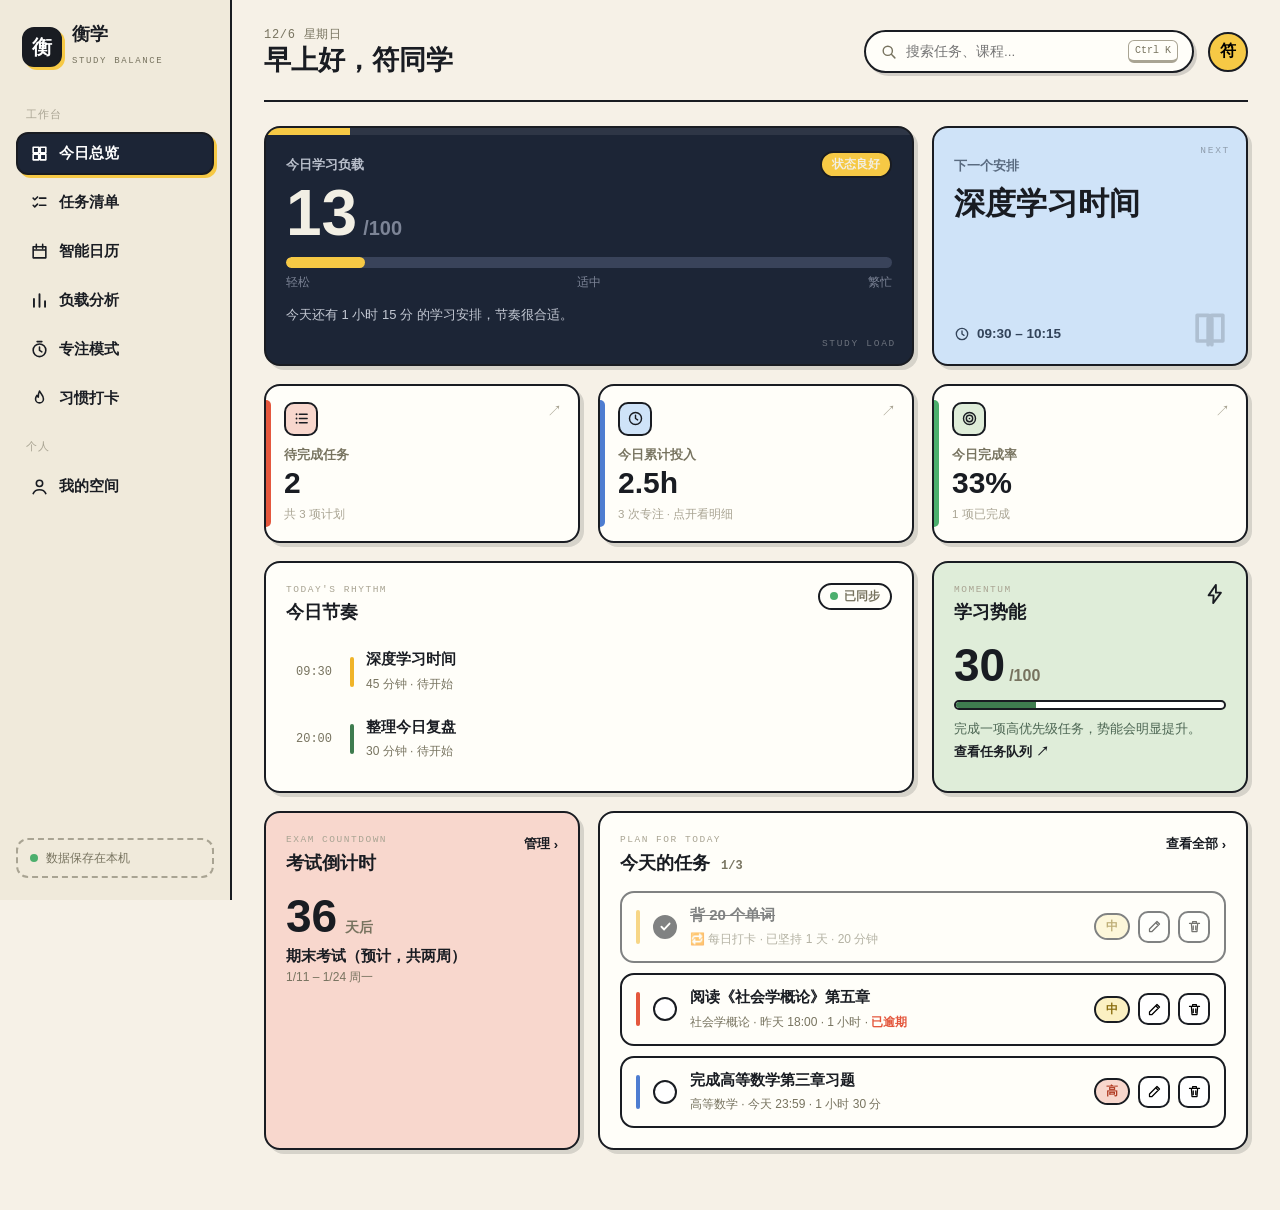
==== commit 8ab66af6: "上传 index.html" ====
--- a/index.html
+++ b/index.html
@@ -102,7 +102,7 @@
           <span class="corner-mono light">STUDY LOAD</span>
         </article>
 
-        <article class="card next-card">
+        <article class="card next-card" id="nextCard" role="button" tabindex="0" title="点开查看本周课表">
           <span class="corner-mono dark next-flag">NEXT</span>
           <span class="label-sub" id="nextWhen">下一节课</span>
           <div class="next-name" id="nextName">—</div>
@@ -118,7 +118,7 @@
           <span class="stat-sub" id="statTasksSub"></span>
         </article>
 
-        <article class="card stat-card stat-blue">
+        <article class="card stat-card stat-blue" id="statFocusCard" role="button" tabindex="0" title="点开查看今日专注明细">
           <span class="stat-arrow">↗</span>
           <div class="stat-ic ic-blue"><svg><use href="#i-clock"/></svg></div>
           <span class="stat-label">今日累计投入</span>
@@ -432,18 +432,38 @@
 
 <datalist id="courseList"></datalist>
 
+<!-- 今日专注明细 -->
+<dialog id="focusDialog" class="dlg">
+  <h3>今日专注</h3>
+  <div class="fd-head">
+    <b id="fdTotal">0</b>
+    <span id="fdCount"></span>
+  </div>
+  <div class="fd-bars" id="fdBars"></div>
+  <div class="fd-legend"><span>0 点</span><span>6 点</span><span>12 点</span><span>18 点</span><span>24 点</span></div>
+  <div id="fdList" class="fd-list"></div>
+  <menu class="dlg-menu">
+    <button type="button" class="btn btn-dark" id="fdClose">关闭</button>
+  </menu>
+</dialog>
+
 <!-- 新建 / 编辑 任务 -->
 <dialog id="taskDialog" class="dlg">
   <form id="taskForm">
     <h3 id="taskDlgTitle">新建任务</h3>
+    <label class="f-label">任务类型</label>
+    <select class="input" name="taskType" id="taskType">
+      <option value="once">单次任务（有截止时间，做完即完成）</option>
+      <option value="daily">每日打卡（每天重复出现，按天打卡）</option>
+    </select>
     <label class="f-label">任务名称 <i>*</i></label>
     <input class="input" name="title" type="text" maxlength="60" placeholder="比如：完成高数第三章习题" required>
     <label class="f-label">课程 / 分类</label>
     <input class="input" name="course" type="text" maxlength="20" list="courseList" placeholder="比如：高等数学">
-    <div class="f-grid">
-      <div>
-        <label class="f-label">截止日期</label>
-        <input class="input" name="dueDate" type="date" required>
+    <div class="f-grid" id="taskDueRow">
+      <div>
+        <label class="f-label">截止日期（可选今天在内的任何日期）</label>
+        <input class="input" name="dueDate" type="date">
       </div>
       <div>
         <label class="f-label">截止时间</label>
--- a/styles.css
+++ b/styles.css
@@ -746,6 +746,119 @@
 }
 
 /* ════════════════════════════════════════
+   移动端 UI 优化（借鉴滴答清单 / Things / Forest）
+   ════════════════════════════════════════ */
+
+/* 页面切换动效（只动位移不动透明度，避免个别省电环境下页面卡在透明状态） */
+.view { animation: viewIn .2s ease; }
+@keyframes viewIn {
+  from { transform: translateY(10px); }
+  to { transform: none; }
+}
+
+/* 头像可点击 */
+.avatar { cursor: pointer; }
+body[data-view="me"] .avatar { box-shadow: 0 0 0 3px var(--yellow); }
+
+/* 悬浮快速添加按钮：仅手机端显示，任务页隐藏（那里已有新建按钮） */
+.fab {
+  display: none;
+  position: fixed;
+  right: 16px;
+  bottom: calc(88px + env(safe-area-inset-bottom, 0px));
+  width: 58px; height: 58px;
+  border-radius: 50%;
+  background: var(--yellow);
+  border: 2.5px solid var(--line);
+  box-shadow: 4px 4px 0 rgba(25, 28, 34, .85);
+  font-size: 27px; font-weight: 700; color: var(--ink);
+  line-height: 1;
+  align-items: center; justify-content: center;
+  padding: 0 0 5px;
+  z-index: 90;
+  transition: transform .1s;
+}
+.fab:active { transform: scale(.92); }
+
+/* 首页负载卡里的“负载分析”入口：仅手机端显示 */
+.load-more { display: none; }
+.load-card .load-more { color: #C3C8D3; align-self: flex-start; margin: 0 20px 14px; }
+.load-card .load-more span { color: var(--yellow); }
+
+@media (max-width: 960px) {
+  .fab { display: flex; }
+  body[data-view="tasks"] .fab { display: none; }
+  .load-more { display: inline-flex; }
+
+  /* 顶栏吸顶 + 毛玻璃 */
+  .topbar {
+    position: sticky; top: 0; z-index: 50;
+    background: rgba(246, 241, 231, .94);
+    -webkit-backdrop-filter: blur(10px);
+    backdrop-filter: blur(10px);
+    margin: -18px -16px 16px;
+    padding: 12px 16px 10px;
+  }
+  .topbar-right { gap: 10px; }
+
+  /* 底部导航：毛玻璃 + 黄色指示条 */
+  .bottomnav {
+    background: rgba(255, 254, 249, .93);
+    -webkit-backdrop-filter: blur(14px);
+    backdrop-filter: blur(14px);
+    padding-top: 8px;
+    box-shadow: 0 -6px 20px rgba(25, 28, 34, .1);
+  }
+  .bn-btn { position: relative; padding: 7px 2px; }
+  .bn-btn::before {
+    content: "";
+    position: absolute;
+    top: -8px; left: 50%; transform: translateX(-50%);
+    width: 26px; height: 4px;
+    border-radius: 0 0 5px 5px;
+    background: transparent;
+    transition: background .15s;
+  }
+  .bn-btn.active { background: transparent; }
+  .bn-btn.active::before { background: var(--yellow); }
+  .bn-btn svg { width: 22px; height: 22px; }
+  .bn-btn span { font-size: 10px; }
+
+  /* 弹窗 → 底部抽屉（从底部滑上来，更好按）
+     不加入场动画：个别省电环境会把动画冻在第一帧，导致弹窗停在中途 */
+  dialog.dlg {
+    position: fixed;
+    left: 0; right: 0; bottom: 0; top: auto;
+    margin: 0;
+    width: 100%;
+    max-width: none;
+    border-radius: 22px 22px 0 0;
+    border-bottom: 0;
+    box-shadow: 0 -10px 32px rgba(25, 28, 34, .3);
+    max-height: 86vh;
+    overflow: auto;
+    padding-bottom: calc(24px + env(safe-area-inset-bottom, 0px));
+  }
+
+  /* 触感加大 */
+  .task-row { padding: 13px 14px; }
+  .ck { width: 28px; height: 28px; }
+  .habit-row { padding: 13px 14px; }
+  .stat-num { font-size: 25px; }
+  .stat-card { padding: 14px 14px; min-height: 0; }
+  .stat-ic { width: 30px; height: 30px; margin-bottom: 8px; }
+  .grid-overview .card, .habits-grid .card { padding: 16px; border-radius: 14px; }
+  .r-main b { font-size: 15.5px; }
+  .r-time { font-size: 12.5px; }
+
+  .toast { bottom: calc(100px + env(safe-area-inset-bottom, 0px)); }
+}
+
+@media (max-width: 560px) {
+  .grid-overview { gap: 12px; }
+}
+
+/* ════════════════════════════════════════
    v2 新增：考试倒计时 / 习惯打卡 / 小花园
    ════════════════════════════════════════ */
 
